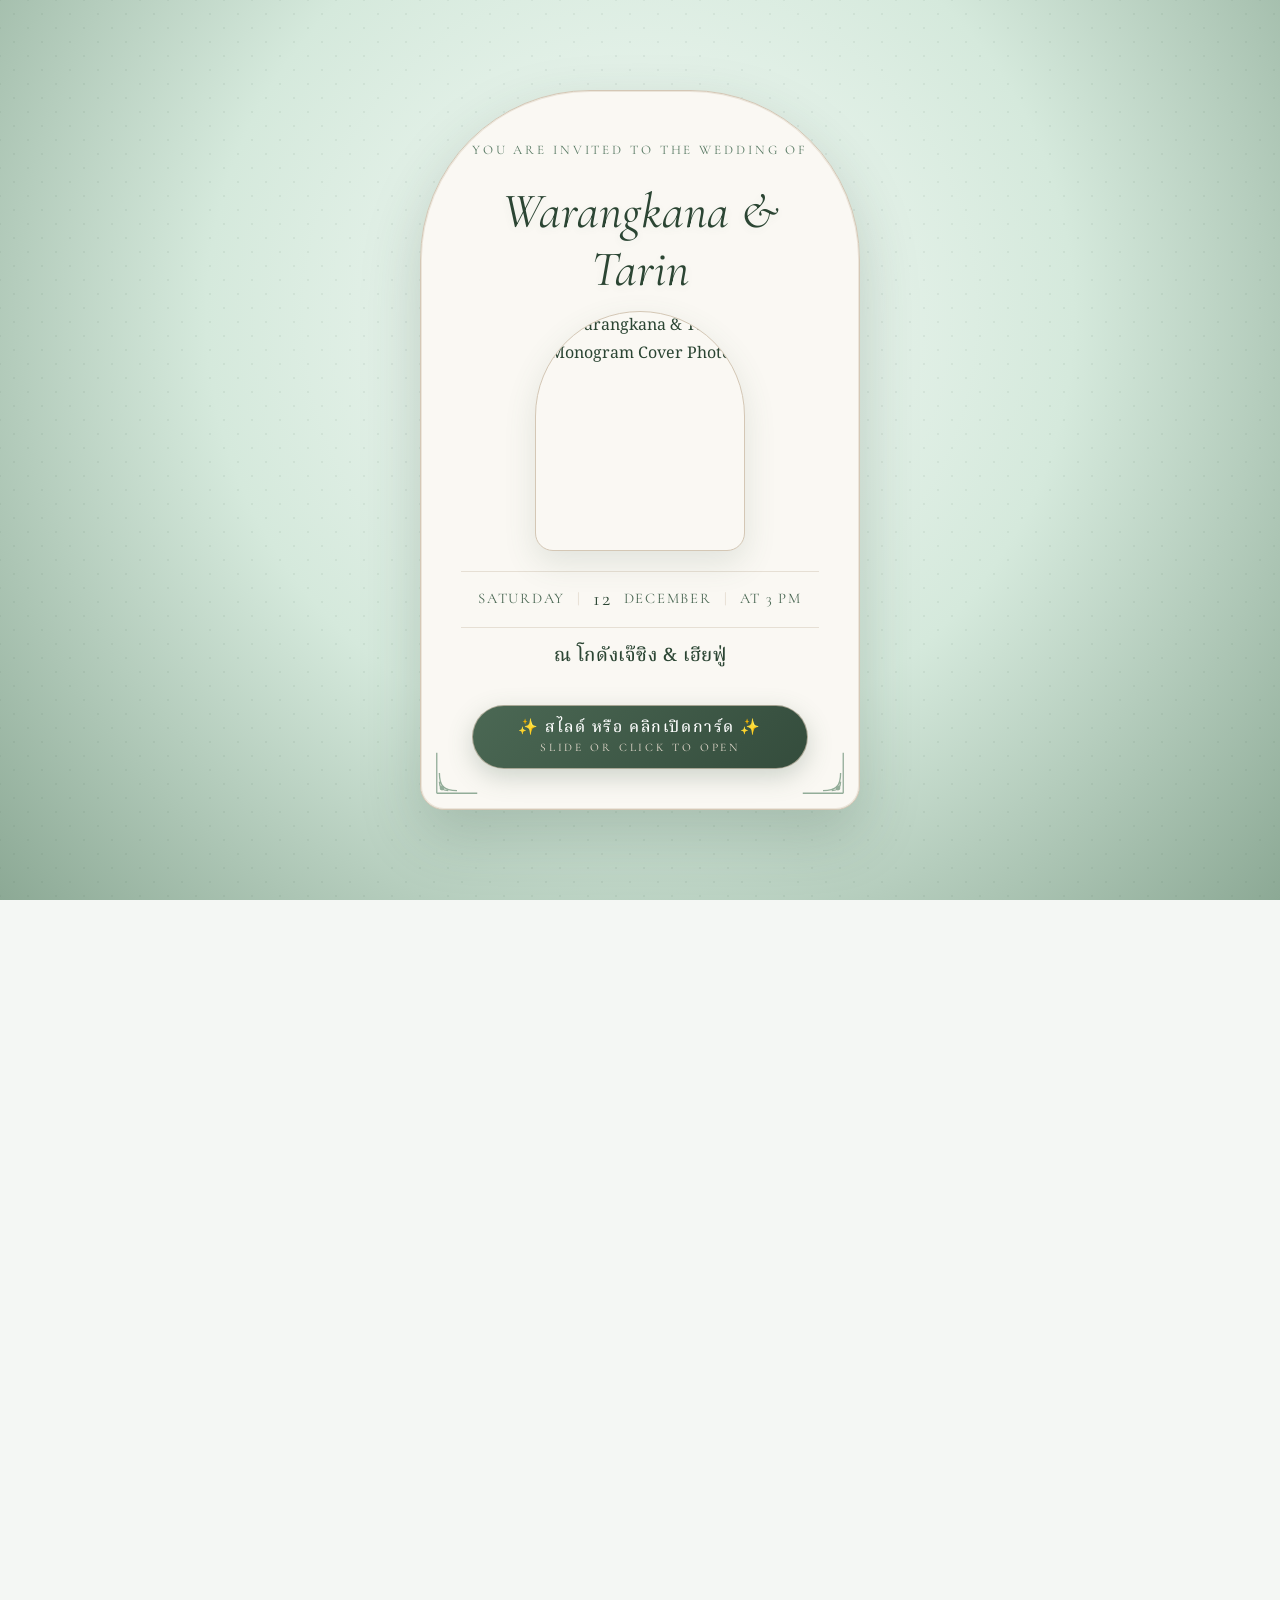
==== index.html @ 61b13812 "Add files via upload" ====
<!DOCTYPE html>
<html lang="th">
<head>
    <meta charset="UTF-8">
    <meta name="viewport" content="width=device-width, initial-scale=1.0">
    <title>Warangkana &amp; Tarin Wedding Celebration — 12.12.2569</title>
    <meta name="description" content="การ์ดเชิญงานมงคลสมรสระหว่าง วรางคณา วิทยปรีชากุล และ ธารินทร์ ปัญญา วันเสาร์ที่ 12 ธันวาคม พ.ศ. 2569 ณ โกดังเจ๊ชิง &amp; เฮียฟู่">
    
    <!-- Open Graph for Line & Social Sharing -->
    <meta property="og:title" content="Warangkana &amp; Tarin Wedding Celebration">
    <meta property="og:description" content="ขอเรียนเชิญร่วมเป็นเกียรติในงานมงคลสมรส 12.12.2569 ณ โกดังเจ๊ชิง &amp; เฮียฟู่">
    <meta property="og:type" content="website">

    <!-- Fonts (Elegant Thai & English Pairing: Charm, Noto Serif Thai, Sarabun, Prompt, Cormorant Garamond, Alex Brush) -->
    <link rel="preconnect" href="https://fonts.googleapis.com">
    <link rel="preconnect" href="https://fonts.gstatic.com" crossorigin>
    <link href="https://fonts.googleapis.com/css2?family=Alex+Brush&family=Charm:wght@400;700&family=Cormorant+Garamond:ital,wght@0,300;0,400;0,500;0,600;1,300;1,400&family=Noto+Serif+Thai:wght@300;400;500;600&family=Prompt:wght@300;400;500&family=Sarabun:wght@300;400;500;600&display=swap" rel="stylesheet">
    
    <!-- Stylesheet -->
    <link rel="stylesheet" href="style.css?v=27.0">
    <script src="https://www.youtube.com/iframe_api"></script>
</head>
<body>
    <!-- Preloaded Cat Meow Sound Effect 🐱🔊 -->
    <audio id="meow-sound" src="meow.mp3" preload="auto"></audio>
    
    <div id="ytmusic" style="position:fixed; top:-9999px; left:-9999px; width:1px; height:1px; opacity:0; pointer-events:none;"></div>

    <!-- Falling Petals Canvas -->
    <canvas id="petalsCanvas" class="petals-canvas"></canvas>

    <!-- Animated Running 3D Fluffy WHITE Cat Element (น้องแมวขาว 🐱🤍) -->
    <div id="catCharacter" class="cat-character" title="คลิกเพื่อเล่นกับน้องแมวขาว 🐱🤍" aria-label="ตัวการ์ตูนแมวสีขาววิ่งเล่น">
        <div class="cat-bubble-wrap">
            <div class="cat-bubble" id="catBubble">Meow~ 🤍</div>
        </div>
        <div class="cat-body-flip">
            <svg class="cat-svg" viewBox="0 0 100 80" width="76" height="60">
                <defs>
                    <radialGradient id="catBodyGrad" cx="45%" cy="40%" r="55%">
                        <stop offset="0%" stop-color="#ffffff"/>
                        <stop offset="85%" stop-color="#f2f5f3"/>
                        <stop offset="100%" stop-color="#dce3df"/>
                    </radialGradient>
                    <radialGradient id="catHeadGrad" cx="40%" cy="35%" r="60%">
                        <stop offset="0%" stop-color="#ffffff"/>
                        <stop offset="80%" stop-color="#f0f4f1"/>
                        <stop offset="100%" stop-color="#d5ded8"/>
                    </radialGradient>
                    <linearGradient id="bellGrad" x1="0%" y1="0%" x2="100%" y2="100%">
                        <stop offset="0%" stop-color="#ffe259"/>
                        <stop offset="100%" stop-color="#ffa751"/>
                    </linearGradient>
                </defs>
                <!-- Cat Tail -->
                <path class="cat-tail" d="M 15 50 Q 5 30 12 20 Q 20 15 16 30" fill="url(#catHeadGrad)" stroke="#4b6854" stroke-width="2.2" stroke-linecap="round"/>
                <!-- Cat Body (3D White) -->
                <ellipse cx="45" cy="52" rx="26" ry="18" fill="url(#catBodyGrad)" stroke="#4b6854" stroke-width="2"/>
                <!-- Cute Gold Bell Collar -->
                <path d="M 54 44 Q 68 47 78 40" fill="none" stroke="#e05638" stroke-width="3" stroke-linecap="round"/>
                <circle cx="66" cy="46" r="3.5" fill="url(#bellGrad)" stroke="#4b6854" stroke-width="1"/>
                <!-- Cat Head (3D White) -->
                <circle cx="70" cy="38" r="16" fill="url(#catHeadGrad)" stroke="#4b6854" stroke-width="2"/>
                <!-- Ears -->
                <polygon points="59,26 65,10 72,23" fill="url(#catHeadGrad)" stroke="#4b6854" stroke-width="2"/>
                <polygon points="72,23 79,10 85,26" fill="url(#catHeadGrad)" stroke="#4b6854" stroke-width="2"/>
                <!-- Inner Ears (Rosy Pink) -->
                <polygon points="62,24 65,14 68,22" fill="#ffb7b2"/>
                <polygon points="75,22 79,14 82,24" fill="#ffb7b2"/>
                <!-- Sparkle Cute Eyes -->
                <circle cx="66" cy="36" r="2.6" fill="#1b281f"/>
                <circle cx="76" cy="36" r="2.6" fill="#1b281f"/>
                <!-- Eye Sparkle Highlights -->
                <circle cx="65.2" cy="34.8" r="0.9" fill="#ffffff"/>
                <circle cx="67.0" cy="37.0" r="0.4" fill="#ffffff"/>
                <circle cx="75.2" cy="34.8" r="0.9" fill="#ffffff"/>
                <circle cx="77.0" cy="37.0" r="0.4" fill="#ffffff"/>
                <!-- Pink Nose & Cute Mouth -->
                <polygon points="70,39.5 72,39.5 71,41.5" fill="#ff9aa2"/>
                <path d="M 68 42 Q 71 44.5 74 42" fill="none" stroke="#1b281f" stroke-width="1.2" stroke-linecap="round"/>
                <!-- Cute Blush Cheeks -->
                <ellipse cx="61" cy="40" rx="3" ry="1.8" fill="#ffb7b2" opacity="0.7"/>
                <ellipse cx="81" cy="40" rx="3" ry="1.8" fill="#ffb7b2" opacity="0.7"/>
                <!-- Whiskers -->
                <line x1="55" y1="37" x2="46" y2="35" stroke="#4b6854" stroke-width="1.2"/>
                <line x1="55" y1="40" x2="46" y2="41" stroke="#4b6854" stroke-width="1.2"/>
                <line x1="83" y1="37" x2="92" y2="35" stroke="#4b6854" stroke-width="1.2"/>
                <line x1="83" y1="40" x2="92" y2="41" stroke="#4b6854" stroke-width="1.2"/>
                <!-- Paws (White) -->
                <ellipse class="paw paw-1" cx="28" cy="67" rx="5" ry="4" fill="#ffffff" stroke="#4b6854" stroke-width="1.5"/>
                <ellipse class="paw paw-2" cx="40" cy="67" rx="5" ry="4" fill="#ffffff" stroke="#4b6854" stroke-width="1.5"/>
                <ellipse class="paw paw-3" cx="52" cy="67" rx="5" ry="4" fill="#ffffff" stroke="#4b6854" stroke-width="1.5"/>
                <ellipse class="paw paw-4" cx="64" cy="67" rx="5" ry="4" fill="#ffffff" stroke="#4b6854" stroke-width="1.5"/>
            </svg>
        </div>
    </div>

    <!-- Floating Audio & Ambient Controls -->
    <div class="floating-controls">
        <button id="petalToggleBtn" class="control-btn active" title="เปิด/ปิด กลีบดอกไม้" aria-label="เปิด/ปิด กลีบดอกไม้">
            <span class="icon">🌸</span>
        </button>
        <button id="musicToggleBtn" class="control-btn" title="เปิด/ปิด เสียงเพลงบรรเลง" aria-label="เปิด/ปิด เสียงเพลงบรรเลง">
            <span class="icon">🎵</span>
        </button>
    </div>

    <!-- Page 1: Outer Cover / Digital Envelope (Classic Vintage Invitation Card) -->
    <div class="cover" id="cover">
        <div class="envelope-wrapper">
            <div class="envelope-card">
                <!-- Vintage Flourish Corner Borders -->
                <svg class="vintage-corner vintage-corner-tl" viewBox="0 0 50 50" fill="none" stroke="#7a9a83" stroke-width="1.5">
                    <path d="M 5 25 C 5 10 10 5 25 5 M 5 15 C 5 8 8 5 15 5 M 2 2 L 48 2 M 2 2 L 2 48" />
                    <circle cx="8" cy="8" r="2" fill="#7a9a83"/>
                </svg>
                <svg class="vintage-corner vintage-corner-tr" viewBox="0 0 50 50" fill="none" stroke="#7a9a83" stroke-width="1.5">
                    <path d="M 5 25 C 5 10 10 5 25 5 M 5 15 C 5 8 8 5 15 5 M 2 2 L 48 2 M 2 2 L 2 48" />
                    <circle cx="8" cy="8" r="2" fill="#7a9a83"/>
                </svg>
                <svg class="vintage-corner vintage-corner-bl" viewBox="0 0 50 50" fill="none" stroke="#7a9a83" stroke-width="1.5">
                    <path d="M 5 25 C 5 10 10 5 25 5 M 5 15 C 5 8 8 5 15 5 M 2 2 L 48 2 M 2 2 L 2 48" />
                    <circle cx="8" cy="8" r="2" fill="#7a9a83"/>
                </svg>
                <svg class="vintage-corner vintage-corner-br" viewBox="0 0 50 50" fill="none" stroke="#7a9a83" stroke-width="1.5">
                    <path d="M 5 25 C 5 10 10 5 25 5 M 5 15 C 5 8 8 5 15 5 M 2 2 L 48 2 M 2 2 L 2 48" />
                    <circle cx="8" cy="8" r="2" fill="#7a9a83"/>
                </svg>

                <div class="cover-content">
                    <p class="cover-kicker">YOU ARE INVITED TO THE WEDDING OF</p>
                    
                    <!-- Prominent & Delicate English Couple Names Title -->
                    <h1 class="cover-couple-names" style="margin-top: 1.2rem; margin-bottom: 0.8rem;">Warangkana &amp; Tarin</h1>

                    <!-- Arch Photo Frame (รูป ปก.jpg) -->
                    <div class="cover-photo-frame">
                        <img id="coverPhotoImg" class="cover-photo-img" src="images/ปก.jpg" onerror="this.onerror=null;this.src='images/cover_photo.jpg';" alt="Warangkana &amp; Tarin Monogram Cover Photo">
                    </div>
                    
                    <!-- Balanced Date & Time Row -->
                    <div class="vintage-date-row">
                        <span>SATURDAY</span>
                        <span style="color: #d4c7b5; opacity: 0.8;">|</span>
                        <span class="v-day-num">12</span>
                        <span>DECEMBER</span>
                        <span style="color: #d4c7b5; opacity: 0.8;">|</span>
                        <span>AT 3 PM</span>
                    </div>

                    <!-- Venue Title -->
                    <p class="vintage-venue-text">ณ โกดังเจ๊ชิง &amp; เฮียฟู่</p>
                    
                    <!-- Luxury Arch Pill-Shaped Open Card Button with Slide/Click Guide 🌿✨ -->
                    <button class="pill-open-btn" id="openCardBtn" aria-label="เปิดการ์ดแต่งงาน">
                        <span class="pill-text-th">✨ สไลด์ หรือ คลิกเปิดการ์ด ✨</span>
                        <span class="pill-text-en">SLIDE OR CLICK TO OPEN</span>
                    </button>
                </div>
            </div>
        </div>
    </div>

    <!-- Page 2: Main Wedding Invitation Card -->
    <main class="card" id="card">
        
        <!-- Header & Hero Section -->
        <header class="section hero">
            <div class="hero-bg-texture"></div>
            
            <!-- Side Botanical Vines -->
            <div class="hero-side-vine vine-left fade-in">
                <svg viewBox="0 0 100 300" width="90" height="260" fill="none">
                    <path d="M60 0 Q30 90 70 180 T40 280" stroke="#7a9a83" stroke-width="1.5" stroke-dasharray="5 3" opacity="0.5"/>
                    <path d="M55 25 C35 15 25 35 50 40 Z" fill="#7a9a83" opacity="0.45"/>
                    <path d="M45 75 C20 65 15 85 40 90 Z" fill="#4b6854" opacity="0.45"/>
                    <path d="M62 125 C37 115 32 135 57 140 Z" fill="#7a9a83" opacity="0.45"/>
                    <path d="M50 175 C25 165 20 185 45 190 Z" fill="#9caf88" opacity="0.45"/>
                    <path d="M55 235 C30 225 25 245 50 250 Z" fill="#4b6854" opacity="0.45"/>
                </svg>
            </div>
            <div class="hero-side-vine vine-right fade-in">
                <svg viewBox="0 0 100 300" width="90" height="260" fill="none">
                    <path d="M40 0 Q70 90 30 180 T60 280" stroke="#7a9a83" stroke-width="1.5" stroke-dasharray="5 3" opacity="0.5"/>
                    <path d="M45 25 C65 15 75 35 50 40 Z" fill="#7a9a83" opacity="0.45"/>
                    <path d="M55 75 C80 65 85 85 60 90 Z" fill="#4b6854" opacity="0.45"/>
                    <path d="M38 125 C63 115 68 135 43 140 Z" fill="#7a9a83" opacity="0.45"/>
                    <path d="M50 175 C75 165 80 185 55 190 Z" fill="#9caf88" opacity="0.45"/>
                    <path d="M45 235 C70 225 75 245 50 250 Z" fill="#4b6854" opacity="0.45"/>
                </svg>
            </div>

            <div class="hero-container">
                <p class="hero-kicker fade-in">ขอเรียนเชิญร่วมเป็นเกียรติในงานมงคลสมรส</p>
                
                <div class="hero-names-wrap fade-in">
                    <h1 class="hero-names">
                        <span class="name-en name-bride">Warangkana Wittayapreechakorn</span>
                        <span class="amp">&amp;</span>
                        <span class="name-en name-groom">Tarin Panya</span>
                    </h1>
                </div>

                <div class="hero-divider fade-in">
                    <!-- Inline Botanical Branch Vector -->
                    <svg class="hero-branch-svg" viewBox="0 0 200 40" width="160" height="32">
                        <path d="M 10 20 Q 100 5 190 20" fill="none" stroke="#7a9a83" stroke-width="1.5"/>
                        <path d="M 40 17 Q 35 8 45 14 Z" fill="#7a9a83"/>
                        <path d="M 60 15 Q 65 5 55 12 Z" fill="#7a9a83"/>
                        <path d="M 90 12 Q 85 2 95 10 Z" fill="#7a9a83"/>
                        <path d="M 110 12 Q 115 2 105 10 Z" fill="#7a9a83"/>
                        <path d="M 140 15 Q 135 7 145 13 Z" fill="#7a9a83"/>
                        <path d="M 160 17 Q 165 8 155 14 Z" fill="#7a9a83"/>
                    </svg>
                </div>

                <!-- Page 2 Wedding Card Frame with Dancing Couple Watercolor Image -->
                <div class="couple-card-wrap fade-in">
                    <div class="couple-frame">
                        <div class="couple-img-container">
                            <img id="preweddingImg" class="couple-img" src="images/couple.jpg" onerror="this.onerror=null;this.src='images/ภาพแรก.jpg';" alt="Warangkana &amp; Tarin Wedding Photo">
                        </div>
                        <div class="couple-caption">
                            <h2 class="couple-card-title">Warangkana &amp; Tarin Wedding</h2>
                            <p class="quote">&ldquo;Two lives, two hearts, joined together in friendship, united forever in love.&rdquo;</p>
                        </div>
                    </div>
                </div>

                <div class="hero-date-badge fade-in">
                    <time datetime="2026-12-12">วันเสาร์ที่ 12 ธันวาคม พ.ศ. 2569</time>
                </div>
            </div>
        </header>

        <!-- Countdown & Save The Date -->
        <section class="section countdown-section">
            <div class="section-header fade-in">
                <p class="section-label">COUNTDOWN</p>
                <h2 class="section-title">นับถอยหลังสู่วันพิเศษ</h2>
            </div>

            <div class="countdown fade-in" id="countdown" aria-label="นับถอยหลังสู่วันแต่งงาน">
                <div class="cd-unit">
                    <span class="cd-num" id="cd-days">00</span>
                    <span class="cd-label">วัน (Days)</span>
                </div>
                <span class="cd-sep" aria-hidden="true">:</span>
                <div class="cd-unit">
                    <span class="cd-num" id="cd-hours">00</span>
                    <span class="cd-label">ชม. (Hours)</span>
                </div>
                <span class="cd-sep" aria-hidden="true">:</span>
                <div class="cd-unit">
                    <span class="cd-num" id="cd-min">00</span>
                    <span class="cd-label">นาที (Mins)</span>
                </div>
                <span class="cd-sep" aria-hidden="true">:</span>
                <div class="cd-unit">
                    <span class="cd-num" id="cd-sec">00</span>
                    <span class="cd-label">วินาที (Secs)</span>
                </div>
            </div>
        </section>

        <!-- Schedule / Agenda Section -->
        <section class="section schedule-section">
            <div class="section-header fade-in">
                <p class="section-label">TIMELINE</p>
                <h2 class="section-title">กำหนดการพิธีมงคลสมรส</h2>
                <p class="section-sub">วันเสาร์ที่ 12 ธันวาคม พ.ศ. 2569</p>
            </div>

            <div class="hz-timeline-wrap fade-in">
                <div class="hz-timeline-nodes">
                    <div class="hz-node">
                        <div class="node-icon">💍</div>
                        <div class="node-time">15:00 น.</div>
                        <div class="node-title">พิธีสวมแหวนหมั้น</div>
                    </div>
                    <div class="hz-node">
                        <div class="node-icon">🐚</div>
                        <div class="node-time">16:00 น.</div>
                        <div class="node-title">พิธีรดน้ำสังข์</div>
                    </div>
                    <div class="hz-node">
                        <div class="node-icon">🍽️</div>
                        <div class="node-time">17:00 น.</div>
                        <div class="node-title">ร่วมรับประทานอาหาร</div>
                    </div>
                </div>
                <div class="hz-timeline-line">
                    <span class="dot"></span>
                    <span class="dot"></span>
                    <span class="dot"></span>
                </div>
            </div>
        </section>

        <!-- Location & Map Section -->
        <section class="section location-section">
            <div class="section-header fade-in">
                <p class="section-label">LOCATION</p>
                <h2 class="section-title">สถานที่จัดงาน</h2>
                <p class="section-sub">ณ โกดังเจ๊ชิง &amp; เฮียฟู่</p>
            </div>

            <div class="map-card fade-in">
                <div class="venue-icon">📍</div>
                <h3 class="map-venue-name">โกดังเจ๊ชิง &amp; เฮียฟู่</h3>
                <p class="map-address">สถานที่จัดงานมงคลสมรส (โกดังเจ๊ชิง &amp; เฮียฟู่)</p>
                <div class="parking-info" style="margin-bottom: 1.4rem;">
                    <span class="info-tag">มีสถานที่จอดรถรองรับสำหรับแขกผู้มีเกียรติ</span>
                </div>
                <!-- Embed Google Maps iFrame for โกดังเจ๊ชิง & เฮียฟู่ -->
                <div class="map-container" style="margin-bottom: 1.5rem; border-radius: 14px; overflow: hidden; border: 1.5px solid rgba(122, 154, 131, 0.3); box-shadow: 0 8px 24px rgba(43, 69, 51, 0.08);">
                    <iframe 
                        title="Google Maps Location โกดังเจ๊ชิง &amp; เฮียฟู่"
                        src="https://www.google.com/maps/embed?pb=!1m18!1m12!1m3!1d3851.698!2d102.1584131!3d15.0531854!2m3!1f0!2f0!3f0!3m2!1i1024!2i768!4f13.1!3m3!1m2!1s0x31194b10ff8f0d87%3A0x27681fb399672de6!2z4LmC44LiB4LiU4Lix4LiH4LmA4LiK4Li04LiHICZg4LmA4Lih4Li14LmA4Lif4Lij4Lix4LiB!5e0!3m2!1sth!2sth" 
                        width="100%" 
                        height="260" 
                        style="border:0;" 
                        allowfullscreen="" 
                        loading="lazy">
                    </iframe>
                </div>
                <a href="https://www.google.com/maps/place/%E0%B9%82%E0%B8%81%E0%B8%94%E0%B8%B1%E0%B8%87%E0%B9%80%E0%B8%88%E0%B9%8A%E0%B8%8A%E0%B8%B4%E0%B8%87+%26+%E0%B9%80%E0%B8%AE%E0%B8%B5%E0%B8%A2%E0%B8%9F%E0%B8%B9%E0%B9%88/@15.0531854,102.1584131,17z/data=!3m1!4b1!4m6!3m5!1s0x31194b10ff8f0d87:0x27681fb399672de6!8m2!3d15.0531854!4d102.160988!16s%2Fg%2F11h4cxg7vl?entry=ttu&amp;g_ep=EgoyMDI2MDgxMC4wIKXMDSoASAFQAw%3D%3D" target="_blank" rel="noopener noreferrer" class="btn-primary">
                    📍 นำทางด้วย Google Maps (โกดังเจ๊ชิง &amp; เฮียฟู่)
                </a>
            </div>
        </section>

        <!-- Dress Code / Theme Section -->
        <section class="section dresscode-section">
            <div class="section-header fade-in">
                <p class="section-label">DRESS CODE</p>
                <h2 class="section-title">ธีมสีเครื่องแต่งกาย</h2>
                <p class="section-sub">Sage Green &amp; Soft Earth Tones</p>
            </div>

            <div class="color-palette fade-in">
                <div class="color-swatch">
                    <div class="swatch-circle" style="background-color: #4b6854;" title="Sage Green"></div>
                    <span class="swatch-label">Sage Green</span>
                </div>
                <div class="color-swatch">
                    <div class="swatch-circle" style="background-color: #7a9a83;" title="Soft Sage"></div>
                    <span class="swatch-label">Soft Sage</span>
                </div>
                <div class="color-swatch">
                    <div class="swatch-circle" style="background-color: #9caf88;" title="Olive Mist"></div>
                    <span class="swatch-label">Olive Mist</span>
                </div>
                <div class="color-swatch">
                    <div class="swatch-circle" style="background-color: #dbe4dd;" title="Eucalyptus"></div>
                    <span class="swatch-label">Eucalyptus</span>
                </div>
                <div class="color-swatch">
                    <div class="swatch-circle" style="background-color: #c89d7c; border: 1px solid #b88d6c;" title="Sandy Brown"></div>
                    <span class="swatch-label">Sandy Brown</span>
                </div>
                <div class="color-swatch">
                    <div class="swatch-circle" style="background-color: #e8ded1; border: 1px solid #d4c7b5;" title="Warm Cream"></div>
                    <span class="swatch-label">Warm Cream</span>
                </div>
            </div>
            <p class="dresscode-note fade-in">แล้วแต่สะดวกของแขกผู้มีเกียรติ</p>
        </section>

        <!-- RSVP & Wishes Section -->
        <section class="section rsvp fade-in">
            <div class="section-header fade-in">
                <p class="section-label">RSVP &amp; WISHES</p>
                <h2 class="section-title">ตอบรับการเข้าร่วม &amp; อวยพร</h2>
                <p class="section-sub">กรุณาแจ้งการเข้าร่วมงานล่วงหน้าเพื่อการจัดเตรียมสถานที่</p>
            </div>

            <form id="rsvpForm" class="rsvp-form fade-in">
                <div class="field">
                    <label for="guestName">ชื่อ - นามสกุล <span class="req">*</span></label>
                    <input type="text" id="guestName" required placeholder="เช่น คุณสมชาย และครอบครัว">
                </div>

                <div class="field-row">
                    <div class="field">
                        <label for="guestCount">จำนวนผู้เข้าร่วม</label>
                        <select id="guestCount">
                            <option value="1">1 ท่าน</option>
                            <option value="2">2 ท่าน</option>
                            <option value="3">3 ท่าน</option>
                            <option value="4+">4 ท่านขึ้นไป</option>
                        </select>
                    </div>
                    <div class="field">
                        <label for="attendance">การมาร่วมงาน</label>
                        <select id="attendance">
                            <option value="yes">มาร่วมงานด้วยความยินดี</option>
                            <option value="no">ติดภารกิจ ไม่สามารถมาร่วมงานได้</option>
                        </select>
                    </div>
                </div>

                <div class="field">
                    <label for="wishesMsg">คำอวยพรถึงบ่าวสาว <span class="optional">(ถ้ามี)</span></label>
                    <textarea id="wishesMsg" rows="3" placeholder="เขียนคำอวยพรความหมายดีๆ ถึงวรางคณา &amp; ธารินทร์..."></textarea>
                </div>

                <button type="submit" class="btn-primary btn-submit">ส่งคำตอบรับ &amp; อวยพร 💌</button>
            </form>

            <div class="wishes-board fade-in" style="margin-top: 3rem;">
                <h3 class="section-title" style="font-size: 1.3rem; margin-bottom: 1.5rem;">คำอวยพรจากแขกผู้มีเกียรติ</h3>
                <div class="wishes-grid" id="wishesList">
                    <div class="wish-card">
                        <p class="wish-text">ขอให้น้องวรางคณาและน้องธารินทร์มีความสุขมากๆ ครองรักกันยั่งยืนยาวนานครับ 💖</p>
                        <p class="wish-author">— ครอบครัววิทยปรีชากุล</p>
                    </div>
                    <div class="wish-card">
                        <p class="wish-text">ยินดีกับทั้งสองคนด้วยน้าาา เจ้าสาวสวยมาก เจ้าบ่าวหล่อเท่ เหมาะสมกันที่สุด! 🎉🌿</p>
                        <p class="wish-author">— แก๊งเพื่อนสนิท</p>
                    </div>
                </div>
            </div>
        </section>

        <!-- Digital Gifting / Monetary Gift -->
        <section class="section gifting-section">
            <div class="section-header fade-in">
                <p class="section-label">GIFTING</p>
                <h2 class="section-title">ร่วมอวยพร &amp; ของขวัญแทนใจ</h2>
                <p class="section-sub">ขอขอบพระคุณในน้ำใจและร่วมแสดงความยินดีแก่คู่บ่าวสาว</p>
            </div>

            <div class="gifting-card fade-in">
                <h3 class="gifting-title">ร่วมอวยพรผ่านบัญชีพร้อมเพย์</h3>
                <p class="gifting-desc">สามารถร่วมอวยพรและมอบของขวัญแทนใจให้แก่คู่บ่าวสาว</p>
                <button class="btn-secondary" id="qrToggleBtn">
                    💳 แสดง QR Code สำหรับร่วมอวยพร
                </button>

                <div class="gifting-box hidden" id="qrBox">
                    <div class="qr-payment-wrap">
                        <div class="qr-frame">
                            <img id="promptpayQrImg" class="qr-code-img" src="images/qr_code.jpg" alt="PromptPay QR Code">
                        </div>
                    </div>
                </div>
            </div>
        </section>

        <!-- Footer -->
        <footer class="footer">
            <div class="footer-content fade-in text-center">
                <p class="footer-names">Warangkana &amp; Tarin</p>
                <p class="courtesy-text">ขอขอบพระคุณทุกท่านจากใจจริง</p>
                <p class="footer-date" style="margin-top: 0.8rem; font-family: var(--font-display); color: var(--ink-soft); letter-spacing: 0.2em;">12.12.2569</p>
            </div>
        </footer>

    </main>

    <!-- JavaScript -->
    <script src="script.js?v=26.0"></script>
</body>
</html>
---- style.css ----
/*
  Wedding Invitation — Warangkana & Tarin
  Palette: Sage Green (#7a9a83), Deep Forest (#4b6854), Sage Mist (#eaf2ec), Cream White (#faf8f5)
  Typography: Cormorant Garamond, Alex Brush, Noto Serif/Sans Thai
*/

/* ── Design System Tokens (Sage Green Theme) ── */
:root {
    --bg:          #f4f7f4;
    --bg-warm:     #ebeee9;
    --bg-card:     #ffffff;
    --ink:         #152419;
    --ink-soft:    #354b3c;
    --ink-mute:    #697f70;
    --accent:      #7a9a83;
    --accent-dark: #4b6854;
    --accent-l:    #d5e4d9;
    --sage-light:  #eaf2ec;
    --sandy-brown: #c89d7c;
    --sandy-light: #f5eae0;
    --border:      #d4e2d8;
    --shadow-soft: 0 10px 30px rgba(21, 36, 25, 0.08);
    --shadow-lift: 0 16px 40px rgba(21, 36, 25, 0.14);

    --font-script:  'Alex Brush', cursive;
    --font-display: 'Cormorant Garamond', serif;
    --font-thai:    'Noto Serif Thai', serif;
    --font-body:    'Noto Serif Thai', 'Noto Sans Thai', sans-serif;

    --ease: cubic-bezier(.4, 0, .2, 1);
    --max-w: 680px;
}

/* ── Reset & Global Rules ──────────────── */
*, *::before, *::after { margin: 0; padding: 0; box-sizing: border-box; }
html { font-size: 16px; scroll-behavior: smooth; }

body {
    font-family: var(--font-body);
    background-color: #f4f7f4;
    background-image: 
        radial-gradient(circle at 10% 20%, rgba(122, 154, 131, 0.12) 0%, transparent 45%),
        radial-gradient(circle at 90% 80%, rgba(75, 104, 84, 0.12) 0%, transparent 45%),
        url("data:image/svg+xml,%3Csvg width='140' height='140' viewBox='0 0 140 140' xmlns='http://www.w3.org/2000/svg'%3E%3Cg fill='%237a9a83' fill-opacity='0.16'%3E%3Cpath d='M35 20c-8 0-15 10-12 20 3 10 15 15 22 10 8-5 5-20-10-30zm0 3c10 8 13 18 8 22-5 4-15-1-18-9-1-7 5-13 10-13zM105 90c-8 0-15 10-12 20 3 10 15 15 22 10 8-5 5-20-10-30zm0 3c10 8 13 18 8 22-5 4-15-1-18-9-1-7 5-13 10-13z'/%3E%3Cpath d='M70 50c-15-5-25 3-28 13-3 10 5 20 18 20 13 0 20-13 18-23-3-5-4-9-8-10zm-1 4c4 1 5 5 6 9-1 8-8 16-16 16-9 0-14-8-13-15 1-8 9-13 23-10z'/%3E%3C/g%3E%3C/svg%3E");
    background-repeat: repeat;
    background-size: auto, auto, 150px 150px;
    background-attachment: fixed;
    color: var(--ink);
    line-height: 1.75;
    -webkit-font-smoothing: antialiased;
    overflow-x: hidden;
}

/* ── Petals Canvas ──────────────────────── */
.petals-canvas {
    position: fixed;
    top: 0;
    left: 0;
    width: 100vw;
    height: 100vh;
    pointer-events: none;
    z-index: 99;
}

/* ── Animated Running WHITE Cat Character (น้องแมวขาว 🐱🤍) ── */
.cat-character {
    position: fixed;
    bottom: 15px;
    left: -80px;
    z-index: 150;
    cursor: pointer;
    animation: catRunAcross 25s linear infinite;
    user-select: none;
    transition: transform .2s;
    filter: drop-shadow(0 6px 12px rgba(43, 69, 51, 0.15));
}

.cat-character.paused,
.cat-character.paused *,
.cat-body-flip.paused,
.cat-body-flip.paused * {
    animation-play-state: paused !important;
}

.cat-character.fast-speed {
    animation-duration: 8s !important;
}

.cat-body-flip.fast-speed {
    animation-duration: 8s !important;
}

.cat-body-flip.jump-prep {
    animation: catJumpPrep 0.45s ease-out !important;
}

@keyframes catJumpPrep {
    0% { transform: translateY(0) scale(1); }
    35% { transform: translateY(6px) scale(1.15, 0.85); }
    70% { transform: translateY(-40px) scale(0.9, 1.25); }
    100% { transform: translateY(0) scale(1); }
}

.cat-character:hover {
    transform: scale(1.15) translateY(-5px);
}

.cat-body-flip {
    display: inline-block;
    animation: catBodyFlipAnim 25s linear infinite;
    transform-origin: center center;
}

.cat-bubble-wrap {
    position: absolute;
    top: -32px;
    left: 10px;
    z-index: 10;
    pointer-events: none;
}

.cat-bubble {
    background: #ffffff;
    border: 1.5px solid var(--accent);
    padding: 4px 12px;
    border-radius: 14px;
    font-family: var(--font-thai);
    font-size: .8rem;
    font-weight: 500;
    color: var(--accent-dark);
    box-shadow: 0 4px 12px rgba(0,0,0,0.12);
    white-space: nowrap;
    animation: catBubblePulse 2s ease-in-out infinite;
    transform: scaleX(1) !important; /* Always readable, never flipped */
}

.cat-tail {
    transform-origin: 15px 50px;
    animation: catTailWag 1.5s ease-in-out infinite alternate;
}

.paw-1, .paw-3 { animation: catPawStep 0.4s ease-in-out infinite alternate; }
.paw-2, .paw-4 { animation: catPawStep 0.4s ease-in-out infinite alternate-reverse; }

@keyframes catRunAcross {
    0%   { left: -90px; }
    48%  { left: calc(100vw + 20px); }
    50%  { left: calc(100vw + 20px); }
    98%  { left: -90px; }
    100% { left: -90px; }
}

@keyframes catBodyFlipAnim {
    0%, 48%   { transform: scaleX(1); }
    50%, 98%  { transform: scaleX(-1); }
    100%      { transform: scaleX(1); }
}

@keyframes catTailWag {
    0%   { transform: rotate(-8deg); }
    100% { transform: rotate(15deg); }
}

@keyframes catPawStep {
    0%   { transform: translateY(0); }
    100% { transform: translateY(-3px); }
}

@keyframes catBubblePulse {
    0%, 100% { transform: translateY(0); }
    50%      { transform: translateY(-3px); }
}

/* ── Floating Controls ──────────────────── */
.floating-controls {
    position: fixed;
    bottom: 1.5rem;
    right: 1.5rem;
    z-index: 120;
    display: flex;
    flex-direction: column;
    gap: .75rem;
}

.control-btn {
    width: 46px;
    height: 46px;
    border-radius: 50%;
    background: rgba(255, 255, 255, 0.92);
    border: 1px solid var(--border);
    box-shadow: 0 4px 15px rgba(0, 0, 0, 0.08);
    backdrop-filter: blur(8px);
    display: flex;
    align-items: center;
    justify-content: center;
    cursor: pointer;
    font-size: 1.2rem;
    transition: transform .25s var(--ease), background .25s;
}

.control-btn:hover {
    transform: scale(1.1);
    background: var(--bg-card);
}

.control-btn.active {
    border-color: var(--accent);
    box-shadow: 0 0 12px rgba(122, 154, 131, 0.4);
}

/* ── Cover / Arch Shape Overlay Entrance ──────────── */
.cover {
    position: fixed;
    inset: 0;
    z-index: 200;
    background: radial-gradient(circle at 50% 35%, #f4faf6 0%, #d5e9dc 50%, #8ca995 100%);
    display: flex;
    align-items: center;
    justify-content: center;
    padding: 1.5rem;
    transition: transform 0.9s cubic-bezier(0.4, 0, 0.2, 1), opacity 0.7s var(--ease), visibility 0.9s;
    overflow: hidden;
    touch-action: pan-y;
}

.cover::before {
    content: "";
    position: absolute;
    inset: 0;
    background-image: radial-gradient(#4b6854 0.8px, transparent 0.8px), radial-gradient(#4b6854 0.8px, transparent 0.8px);
    background-size: 28px 28px;
    background-position: 0 0, 14px 14px;
    opacity: 0.07;
    pointer-events: none;
}

.cover.open {
    transform: translateY(-100%);
    opacity: 0;
    visibility: hidden;
    pointer-events: none;
}

.envelope-wrapper {
    width: 100%;
    max-width: 440px;
    perspective: 1000px;
    position: relative;
    z-index: 2;
}

.envelope-card {
    background: #faf8f3;
    border-radius: 170px 170px 24px 24px;
    border: 1.5px solid #d4c7b5;
    box-shadow: 0 25px 60px rgba(43, 69, 51, 0.22), inset 0 0 0 1px rgba(212, 199, 181, 0.4);
    padding: 3rem 1.8rem 2.5rem;
    text-align: center;
    position: relative;
    overflow: hidden;
    color: #2b4533;
    opacity: 1 !important;
    transform: none !important;
}

.vintage-corner {
    position: absolute;
    width: 44px;
    height: 44px;
    pointer-events: none;
    opacity: 0.8;
}
.vintage-corner-tl { top: 18px; left: 18px; }
.vintage-corner-tr { top: 18px; right: 18px; transform: scaleX(-1); }
.vintage-corner-bl { bottom: 14px; left: 14px; transform: scaleY(-1); }
.vintage-corner-br { bottom: 14px; right: 14px; transform: scale(-1); }

.cover-content {
    position: relative;
    z-index: 2;
    width: 100%;
    max-width: 96%;
    margin: 0 auto;
    word-break: break-word;
    overflow-wrap: break-word;
    text-align: center;
}

.cover-kicker {
    font-family: var(--font-display);
    font-size: clamp(0.7rem, 3.2vw, 0.82rem);
    letter-spacing: 0.22em;
    color: #577862;
    margin-bottom: 0.6rem;
    text-transform: uppercase;
    word-break: break-word;
}

.cover-couple-names {
    font-family: 'Cormorant Garamond', 'Alex Brush', serif;
    font-style: italic;
    font-weight: 400;
    font-size: clamp(1.9rem, 6.6vw, 3.1rem);
    color: #2b4533;
    line-height: 1.18;
    margin: 1.1rem auto 0.8rem;
    text-shadow: 0 2px 8px rgba(75, 104, 84, 0.08);
    max-width: 98%;
    word-break: break-word;
}

.cover-photo-frame {
    width: 210px;
    height: 240px;
    max-width: 80vw;
    border-radius: 105px 105px 18px 18px;
    overflow: hidden;
    border: 1.5px solid #d4c7b5;
    box-shadow: 0 12px 32px rgba(75, 104, 84, 0.14);
    background: #faf8f3;
    position: relative;
    transition: transform .35s var(--ease), box-shadow .35s;
    margin: 0.8rem auto 1.2rem;
}

.cover-photo-frame:hover {
    transform: translateY(-3px) scale(1.02);
    box-shadow: 0 16px 36px rgba(75, 104, 84, 0.22);
}

.cover-photo-img {
    width: 100%;
    height: 100%;
    object-fit: cover;
    display: block;
}

.vintage-date-row {
    display: flex;
    align-items: center;
    justify-content: center;
    flex-wrap: wrap;
    gap: 0.4rem 0.75rem;
    font-family: var(--font-display);
    font-size: clamp(0.78rem, 3.2vw, 0.92rem);
    letter-spacing: 0.12em;
    color: #4b6854;
    margin: 1.2rem auto 0.8rem;
    padding: 0.6rem 0.4rem;
    border-top: 1px solid rgba(212, 199, 181, 0.5);
    border-bottom: 1px solid rgba(212, 199, 181, 0.5);
    max-width: 98%;
}

.vintage-date-row .v-day-num {
    font-size: 1.28rem;
    font-weight: 400;
    color: #2b4533;
}

.vintage-venue-text {
    font-family: 'Noto Serif Thai', serif;
    font-size: clamp(0.95rem, 4vw, 1.15rem);
    font-weight: 500;
    color: #2b4533;
    margin: 0.8rem auto 1.2rem;
    letter-spacing: 0.03em;
    max-width: 98%;
    word-break: break-word;
}

/* Luxury Arch Pill-Shape Open Card Button (Pulsing Glow Effect 🌿✨) */
.pill-open-btn {
    background: linear-gradient(135deg, #4b6854 0%, #344c3c 100%);
    border: 1px solid rgba(212, 199, 181, 0.7);
    border-radius: 50px;
    padding: 0.85rem 2.8rem;
    display: inline-flex;
    flex-direction: column;
    align-items: center;
    justify-content: center;
    cursor: pointer;
    box-shadow: 0 8px 25px rgba(75, 104, 84, 0.25);
    transition: all 0.35s ease;
    margin-top: 0.8rem;
    outline: none;
    position: relative;
    animation: pillGlowPulse 2.4s infinite ease-in-out;
}

@keyframes pillGlowPulse {
    0%, 100% {
        box-shadow: 0 8px 25px rgba(75, 104, 84, 0.25), 0 0 0 0 rgba(122, 154, 131, 0.45);
        transform: scale(1);
    }
    50% {
        box-shadow: 0 14px 32px rgba(75, 104, 84, 0.38), 0 0 0 10px rgba(122, 154, 131, 0);
        transform: scale(1.03);
    }
}

.pill-open-btn:hover {
    transform: translateY(-2px) scale(1.05);
    box-shadow: 0 16px 36px rgba(75, 104, 84, 0.4);
    background: linear-gradient(135deg, #577862 0%, #3d5846 100%);
}

.pill-text-th {
    font-family: 'Noto Serif Thai', 'Charm', sans-serif;
    font-size: 0.98rem;
    font-weight: 500;
    letter-spacing: 0.1em;
    color: #ffffff;
    line-height: 1.2;
}

.pill-text-en {
    font-family: 'Cormorant Garamond', serif;
    font-size: 0.72rem;
    letter-spacing: 0.25em;
    color: #e8ded1;
    text-transform: uppercase;
    margin-top: 2px;
}

.cover-photo-frame:hover {
    transform: translateY(-4px) scale(1.03);
    box-shadow: 0 14px 35px rgba(122, 154, 131, 0.35);
}

.cover-photo-img {
    width: 100%;
    height: 100%;
    object-fit: cover;
    display: block;
}

.cover-content {
    position: relative;
    z-index: 2;
}

.cover-sub {
    font-family: var(--font-display);
    font-size: .85rem;
    letter-spacing: .35em;
    color: var(--accent-dark);
    margin-bottom: .8rem;
    text-transform: uppercase;
}

.cover-title {
    font-family: var(--font-display);
    font-size: clamp(2rem, 6vw, 2.8rem);
    font-weight: 300;
    color: var(--ink);
    line-height: 1.2;
}

.cover-line {
    width: 50px;
    height: 1px;
    background: var(--accent);
    margin: 1.5rem auto;
}

.cover-date {
    font-family: var(--font-display);
    font-size: .95rem;
    letter-spacing: .2em;
    color: var(--ink-soft);
    margin-bottom: 2rem;
}

/* Heart Wax Seal Button (Heart Shape 💖) */
.heart-seal {
    background: none;
    border: none;
    padding: 0;
    margin: 1.2rem auto 0;
    cursor: pointer;
    display: inline-block;
    transition: transform 0.3s var(--ease);
    animation: heartPulse 2.2s infinite ease-in-out;
}

.heart-seal:hover {
    transform: scale(1.12);
}

.heart-seal-svg {
    display: block;
    margin: 0 auto;
    filter: drop-shadow(0 8px 18px rgba(75, 104, 84, 0.4));
}

@keyframes heartPulse {
    0%, 100% { transform: scale(1); }
    50% { transform: scale(1.08); }
}

.wax-seal {
    width: 100px;
    height: 100px;
    margin: 0 auto;
    background: radial-gradient(circle, #7a9a83 0%, #4b6854 100%);
    border-radius: 50%;
    box-shadow: 0 6px 20px rgba(75, 104, 84, 0.4), inset 0 2px 4px rgba(255, 255, 255, 0.4);
    display: flex;
    align-items: center;
    justify-content: center;
    cursor: pointer;
    transition: transform .3s var(--ease), box-shadow .3s;
    animation: sealPulse 2.5s infinite;
}

.wax-seal:hover {
    transform: scale(1.08);
    box-shadow: 0 10px 25px rgba(75, 104, 84, 0.6);
}

.seal-inner {
    text-align: center;
    color: #fff;
}

.seal-initials {
    display: block;
    font-family: var(--font-script);
    font-size: 1.6rem;
    line-height: 1;
}

.seal-tap {
    display: block;
    font-family: var(--font-thai);
    font-size: .65rem;
    opacity: .9;
    letter-spacing: .05em;
    margin-top: 2px;
}

@keyframes sealPulse {
    0%, 100% { transform: scale(1); }
    50%      { transform: scale(1.04); }
}

/* ── Main Card Container ───────────────── */
.card {
    opacity: 0;
    transition: opacity 1s var(--ease);
}

.card.show { opacity: 1; }

/* ── Sections Common Layout ────────────── */
.section {
    max-width: var(--max-w);
    margin: 0 auto;
    padding: 4.5rem 1.6rem;
    text-align: center;
    position: relative;
}

/* ── Alternating Section Backgrounds (สลับสีเพิ่มมิติ) ── */
.countdown-section {
    background: #ffffff;
    border-radius: 24px;
    border: 1px solid rgba(212, 226, 216, 0.7);
    box-shadow: 0 10px 30px rgba(21, 36, 25, 0.04);
    margin-top: 2rem;
    margin-bottom: 2rem;
}

.schedule-section {
    background: #fbf9f5;
    border-radius: 24px;
    border: 1px solid rgba(220, 212, 198, 0.6);
    box-shadow: 0 12px 35px rgba(21, 36, 25, 0.04);
    margin-top: 2rem;
    margin-bottom: 2rem;
}

.location-section {
    background: #f1f6f3;
    border-radius: 24px;
    border: 1px solid rgba(122, 154, 131, 0.22);
    box-shadow: 0 12px 35px rgba(21, 36, 25, 0.04);
    margin-top: 2rem;
    margin-bottom: 2rem;
}

.dresscode-section {
    background: #f7f5ee;
    border-radius: 24px;
    border: 1px solid rgba(212, 203, 185, 0.55);
    box-shadow: 0 12px 35px rgba(21, 36, 25, 0.04);
    margin-top: 2rem;
    margin-bottom: 2rem;
}

.rsvp {
    background: #ffffff;
    border-radius: 24px;
    border: 1px solid rgba(212, 226, 216, 0.7);
    box-shadow: 0 14px 40px rgba(21, 36, 25, 0.06);
    margin-top: 2rem;
    margin-bottom: 2rem;
}

.gifting-section {
    background: #f2f7f4;
    border-radius: 24px;
    border: 1px solid rgba(122, 154, 131, 0.22);
    box-shadow: 0 12px 35px rgba(21, 36, 25, 0.04);
    margin-top: 2rem;
    margin-bottom: 2rem;
}

.section-header {
    margin-bottom: 2.8rem;
}

.section-label {
    font-family: var(--font-display);
    font-size: .8rem;
    letter-spacing: .35em;
    text-transform: uppercase;
    color: var(--accent-dark);
    margin-bottom: .4rem;
}

.section-title {
    font-family: var(--font-thai);
    font-size: 1.7rem;
    font-weight: 500;
    color: var(--ink);
    margin-bottom: .4rem;
}

.section-sub {
    font-family: var(--font-thai);
    font-size: .95rem;
    font-weight: 400;
    color: var(--ink-soft);
    max-width: 480px;
    margin: 0 auto;
}

/* ── Hero Section ────────────────────────── */
.hero {
    padding-top: 6rem;
    padding-bottom: 4rem;
    position: relative;
    overflow: hidden;
}

.hero-bg-texture {
    position: absolute;
    inset: 0;
    opacity: 0.1;
    background-size: cover;
    background-position: center;
    pointer-events: none;
}

.hero-container {
    position: relative;
    z-index: 2;
}

.hero-side-vine {
    position: absolute;
    top: 45%;
    transform: translateY(-50%);
    pointer-events: none;
    z-index: 1;
    transition: opacity 0.5s var(--ease);
}

.hero-side-vine.vine-left {
    left: -20px;
    animation: floatLeftVine 4s ease-in-out infinite alternate;
}

.hero-side-vine.vine-right {
    right: -20px;
    animation: floatRightVine 4.5s ease-in-out infinite alternate;
}

@keyframes floatLeftVine {
    0% { transform: translateY(-50%) rotate(0deg); }
    100% { transform: translateY(-53%) rotate(-3deg); }
}

@keyframes floatRightVine {
    0% { transform: translateY(-50%) rotate(0deg); }
    100% { transform: translateY(-47%) rotate(3deg); }
}

@media (max-width: 768px) {
    .hero-side-vine {
        display: none;
    }
}

.hero-kicker {
    font-family: var(--font-thai);
    font-size: .9rem;
    font-weight: 300;
    color: var(--ink-soft);
    letter-spacing: .08em;
    margin-bottom: 2rem;
}

.hero-names-wrap {
    margin-bottom: 2rem;
    text-align: center;
}

.hero-names .name-en {
    display: block;
    font-family: var(--font-script);
    font-size: clamp(3.2rem, 9vw, 5.2rem);
    font-weight: 500;
    color: #2b4533;
    text-shadow: 0 4px 20px rgba(43, 69, 51, 0.2);
    line-height: 1.25;
    letter-spacing: 0.01em;
}

.hero-names .name-bride,
.hero-names .name-groom {
    color: #2b4533;
    font-weight: 500;
}

.hero-names .amp {
    display: block;
    font-family: var(--font-script);
    font-size: clamp(2.8rem, 7vw, 4.2rem);
    color: var(--accent);
    text-shadow: 0 2px 12px rgba(122, 154, 131, 0.3);
    margin: 0.1rem 0;
}

.name-th-wrap {
    margin-top: .8rem;
    display: flex;
    flex-direction: column;
    align-items: center;
    gap: .15rem;
}

.name-th-bride,
.name-th-groom {
    font-family: var(--font-thai);
    font-size: 1.05rem;
    font-weight: 500;
    color: var(--accent-dark);
    letter-spacing: .05em;
}

.amp-th {
    font-family: var(--font-script);
    font-size: 1.5rem;
    color: var(--accent);
    line-height: 1;
}

.hero-divider {
    margin: 1.8rem 0;
}

.hero-branch {
    width: 100px;
    height: auto;
    opacity: .35;
    mix-blend-mode: multiply;
}

/* Pre-Wedding Card Frame */
.couple-card-wrap {
    margin: 2.5rem auto;
    max-width: 480px;
    width: 100%;
}

.couple-frame {
    background: var(--bg-card);
    padding: 14px;
    border-radius: 16px;
    box-shadow: var(--shadow-soft);
    border: 1px solid var(--border);
    transition: transform .3s var(--ease);
    overflow: hidden;
    width: 100%;
    box-sizing: border-box;
}

.couple-frame:hover {
    transform: translateY(-4px);
}

.couple-img-container {
    width: 100%;
    border-radius: 10px;
    overflow: hidden;
    display: block;
    box-sizing: border-box;
}

.couple-img,
#preweddingImg {
    width: 100%;
    height: auto;
    max-height: 480px;
    object-fit: cover;
    border-radius: 10px;
    display: block;
    box-sizing: border-box;
}

.couple-caption {
    padding: 1.2rem .8rem .4rem;
}

.couple-card-title {
    font-family: var(--font-display);
    font-style: italic;
    font-size: 1.35rem;
    font-weight: 500;
    color: var(--accent-dark);
    margin-bottom: .4rem;
    letter-spacing: .02em;
}

.couple-caption .quote {
    font-family: var(--font-display);
    font-style: italic;
    font-size: 1.05rem;
    color: var(--ink-soft);
    line-height: 1.5;
}

.hero-date-badge {
    font-family: var(--font-thai);
    font-size: 1rem;
    font-weight: 400;
    color: var(--ink);
    letter-spacing: .05em;
    display: inline-block;
    padding: .5rem 1.6rem;
    border-radius: 30px;
    background: var(--sage-light);
    border: 1px solid var(--accent-l);
}

/* ── Countdown & Calendar ────────────────── */
.countdown-section {
    padding-top: 4rem;
    padding-bottom: 4rem;
    border-top: 1px solid var(--border);
    border-bottom: 1px solid var(--border);
    background: var(--bg-warm);
}

.countdown {
    display: flex;
    align-items: baseline;
    justify-content: center;
    gap: clamp(.4rem, 2vw, 1rem);
    margin-bottom: 2.5rem;
}

.cd-unit {
    text-align: center;
    min-width: 64px;
}

.cd-num {
    display: block;
    font-family: var(--font-display);
    font-size: clamp(2.2rem, 6vw, 3rem);
    font-weight: 300;
    color: var(--ink);
    line-height: 1;
    font-variant-numeric: tabular-nums;
}

.cd-label {
    display: block;
    font-family: var(--font-thai);
    font-size: .7rem;
    color: var(--ink-mute);
    margin-top: .4rem;
}

.cd-sep {
    font-family: var(--font-display);
    font-size: 1.8rem;
    color: var(--accent);
    position: relative;
    top: -4px;
}

.calendar-actions {
    margin-top: 2rem;
}

.calendar-hint {
    font-family: var(--font-thai);
    font-size: .85rem;
    color: var(--ink-soft);
    margin-bottom: 1rem;
}

.calendar-btn-group {
    display: flex;
    justify-content: center;
    gap: .8rem;
    flex-wrap: wrap;
}

.btn-outline {
    display: inline-flex;
    align-items: center;
    gap: .5rem;
    font-family: var(--font-body);
    font-size: .85rem;
    color: var(--ink);
    background: var(--bg-card);
    border: 1px solid var(--border);
    border-radius: 6px;
    padding: .65rem 1.2rem;
    text-decoration: none;
    cursor: pointer;
    transition: all .25s var(--ease);
}

.btn-outline:hover {
    border-color: var(--accent);
    color: var(--accent-dark);
    box-shadow: 0 4px 12px rgba(0, 0, 0, 0.05);
}

/* ── Horizontal Timeline (Matching Reference Image #2) ── */
.hz-timeline-wrap {
    background: var(--bg-card);
    border: 1px solid var(--border);
    border-radius: 16px;
    padding: 2.5rem 1.5rem;
    box-shadow: var(--shadow-soft);
    margin-top: 1rem;
    position: relative;
}

.hz-timeline-nodes {
    display: flex;
    justify-content: space-around;
    align-items: flex-start;
    margin-bottom: 1rem;
    position: relative;
    z-index: 2;
}

.hz-node {
    text-align: center;
    flex: 1;
    padding: 0 .4rem;
}

.node-icon {
    font-size: 2.2rem;
    margin-bottom: .4rem;
}

.node-time {
    font-family: var(--font-display);
    font-size: 1.3rem;
    font-weight: 500;
    color: #e57c68;
    line-height: 1.2;
}

.node-title {
    font-family: var(--font-thai);
    font-size: .92rem;
    color: var(--accent-dark);
    font-weight: 500;
    margin-top: .2rem;
}

/* Continuous Axis Line */
.hz-timeline-line {
    height: 2px;
    background: #f7b2a3;
    position: relative;
    margin: 1.2rem 1rem 2.2rem;
    display: flex;
    justify-content: space-around;
    align-items: center;
}

.hz-timeline-line .dot {
    width: 14px;
    height: 14px;
    background: #e57c68;
    border-radius: 50%;
    border: 3px solid var(--bg-card);
    box-shadow: 0 0 0 2px #f7b2a3;
}

/* Bottom Info Grid */
.hz-info-grid {
    display: grid;
    grid-template-columns: 1fr 1.2fr 1fr;
    gap: 1.2rem;
    align-items: center;
    padding-top: 1.2rem;
    border-top: 1px dashed var(--border);
    text-align: center;
}

.info-col {
    padding: .4rem;
}

.col-date-venue .col-main {
    font-family: var(--font-thai);
    font-size: .9rem;
    font-weight: 500;
    color: var(--accent-dark);
}

.col-date-venue .col-sub {
    font-family: var(--font-thai);
    font-size: .8rem;
    color: var(--ink-soft);
    margin-top: .2rem;
}

.col-dresscode .col-tag {
    font-family: var(--font-display);
    font-size: .95rem;
    color: var(--accent-dark);
    font-style: italic;
    margin-bottom: .4rem;
}

.dresscode-inline {
    display: flex;
    align-items: center;
    justify-content: center;
    gap: .5rem;
}

.dc-title {
    font-family: var(--font-thai);
    font-size: .8rem;
    color: var(--ink-soft);
}

.dc-dots {
    display: flex;
    gap: .35rem;
}

.dot-swatch {
    width: 16px;
    height: 16px;
    border-radius: 50%;
    display: inline-block;
    border: 1px solid rgba(0,0,0,0.1);
}

.col-map .col-main {
    font-family: var(--font-thai);
    font-size: .85rem;
    color: var(--ink-soft);
    margin-bottom: .4rem;
}

.qr-placeholder {
    display: inline-flex;
    align-items: center;
    gap: .4rem;
    padding: .4rem .8rem;
    border: 1px solid var(--accent);
    border-radius: 6px;
    color: var(--accent-dark);
    text-decoration: none;
    font-family: var(--font-thai);
    font-size: .8rem;
    transition: background .25s;
}

.qr-placeholder:hover {
    background: var(--sage-light);
}

.courtesy-text {
    font-family: var(--font-thai);
    font-size: .85rem;
    color: var(--accent-dark);
    margin-top: 2rem;
    font-style: italic;
}

/* ── Dress Code ──────────────────────────── */
.dresscode-section {
    background: var(--bg-warm);
    border-top: 1px solid var(--border);
    border-bottom: 1px solid var(--border);
}

.color-palette {
    display: flex;
    justify-content: center;
    gap: 1.5rem;
    flex-wrap: wrap;
    margin-top: 2rem;
}

.dresscode-note {
    font-family: var(--font-thai);
    font-size: .95rem;
    color: var(--accent-dark);
    margin-top: 1.8rem;
    font-style: italic;
    letter-spacing: .02em;
    text-align: center;
}

.color-swatch {
    text-align: center;
    display: flex;
    flex-direction: column;
    align-items: center;
    gap: .5rem;
}

.swatch-circle {
    width: 48px;
    height: 48px;
    border-radius: 50%;
    background-color: var(--swatch-color);
    box-shadow: 0 4px 10px rgba(0, 0, 0, 0.1);
    border: 2px solid var(--bg-card);
    transition: transform .25s var(--ease);
}

.color-swatch:hover .swatch-circle {
    transform: scale(1.15);
}

.swatch-label {
    font-family: var(--font-thai);
    font-size: .75rem;
    color: var(--ink-soft);
}

/* ── Location & Map ──────────────────────── */
.map-card {
    background: var(--bg-card);
    border-radius: 14px;
    border: 1px solid var(--border);
    padding: 2.5rem 1.5rem;
    box-shadow: var(--shadow-soft);
    max-width: 500px;
    margin: 0 auto;
}

.venue-icon {
    font-size: 2.5rem;
    margin-bottom: .8rem;
}

.map-venue-name {
    font-family: var(--font-thai);
    font-size: 1.3rem;
    font-weight: 500;
    color: var(--ink);
    margin-bottom: .5rem;
}

.map-address {
    font-family: var(--font-body);
    font-size: .9rem;
    color: var(--ink-soft);
    line-height: 1.8;
    margin-bottom: 1.5rem;
}

.parking-info {
    margin-bottom: 1.8rem;
}

.info-tag {
    display: inline-block;
    font-family: var(--font-thai);
    font-size: .8rem;
    color: var(--accent-dark);
    background: var(--sage-light);
    padding: .4rem 1rem;
    border-radius: 20px;
}

.btn-primary {
    display: inline-flex;
    align-items: center;
    justify-content: center;
    gap: .5rem;
    font-family: var(--font-thai);
    font-size: .9rem;
    color: #ffffff;
    background: var(--accent-dark);
    border: none;
    border-radius: 6px;
    padding: .75rem 1.8rem;
    text-decoration: none;
    cursor: pointer;
    transition: background .25s var(--ease), transform .25s;
}

.btn-primary:hover {
    background: #364d3d;
    transform: translateY(-2px);
}

/* ── Digital Gifting & QR Payment ────────── */
.gifting-card {
    background: linear-gradient(135deg, #f7fafd 0%, #edf4ef 100%);
    border: 1px solid var(--border);
    border-radius: 14px;
    padding: 2rem 1.5rem;
    max-width: 500px;
    margin: 0 auto;
}

.gifting-title {
    font-family: var(--font-thai);
    font-size: 1.15rem;
    font-weight: 500;
    color: var(--ink);
    margin-bottom: .4rem;
}

.gifting-desc {
    font-family: var(--font-thai);
    font-size: .85rem;
    color: var(--ink-soft);
    margin-bottom: 1.2rem;
}

.btn-secondary {
    font-family: var(--font-thai);
    font-size: .85rem;
    color: var(--accent-dark);
    background: var(--bg-card);
    border: 1px solid var(--accent);
    padding: .6rem 1.2rem;
    border-radius: 6px;
    cursor: pointer;
    transition: all .25s;
}

.btn-secondary:hover {
    background: var(--sage-light);
}

.gifting-box {
    margin-top: 1.5rem;
    padding-top: 1.5rem;
    border-top: 1px dashed var(--border);
}

.qr-payment-wrap {
    text-align: center;
}

.qr-owner {
    font-family: var(--font-thai);
    font-size: .85rem;
    color: var(--accent-dark);
    font-weight: 500;
    margin-bottom: .8rem;
}

.qr-frame {
    background: #ffffff;
    padding: 12px;
    border-radius: 12px;
    display: inline-block;
    box-shadow: var(--shadow-soft);
    border: 1px solid var(--border);
    margin-bottom: .8rem;
    max-width: 280px;
}

.qr-code-img {
    width: 100%;
    max-width: 250px;
    height: auto;
    border-radius: 8px;
    display: block;
    margin: 0 auto;
}

.bank-holder {
    font-family: var(--font-thai);
    font-size: .9rem;
    color: var(--ink);
    margin-bottom: 1rem;
}

.btn-copy {
    display: inline-block;
    font-family: var(--font-thai);
    font-size: .8rem;
    color: #ffffff;
    background: var(--accent-dark);
    border: none;
    padding: .5rem 1.2rem;
    border-radius: 6px;
    text-decoration: none;
    cursor: pointer;
    transition: background .2s;
}

.btn-copy:hover {
    background: #364d3d;
}

/* ── RSVP ────────────────────────────────── */
.rsvp {
    background: var(--bg-warm);
    border-top: 1px solid var(--border);
    border-bottom: 1px solid var(--border);
}

.rsvp-form {
    max-width: 500px;
    margin: 0 auto;
    text-align: left;
}

.field { margin-bottom: 1.2rem; }

.field-row {
    display: flex;
    gap: 1rem;
    margin-bottom: 1.2rem;
}

.field-row .field { flex: 1; margin-bottom: 0; }

.field label {
    display: block;
    font-family: var(--font-thai);
    font-size: .85rem;
    color: var(--ink-soft);
    margin-bottom: .35rem;
}

.field .req { color: #d9534f; }
.field .optional { color: var(--ink-mute); font-weight: 300; }

.field input,
.field select,
.field textarea {
    width: 100%;
    font-family: var(--font-body);
    font-size: .9rem;
    color: var(--ink);
    background: var(--bg-card);
    border: 1px solid var(--border);
    border-radius: 6px;
    padding: .7rem .9rem;
    outline: none;
    transition: border-color .25s, box-shadow .25s;
}

.field input:focus,
.field select:focus,
.field textarea:focus {
    border-color: var(--accent);
    box-shadow: 0 0 0 3px rgba(122, 154, 131, 0.2);
}

.field select {
    cursor: pointer;
    appearance: none;
    background-image: url("data:image/svg+xml,%3Csvg xmlns='http://www.w3.org/2000/svg' width='10' height='6'%3E%3Cpath d='M0 0l5 6 5-6z' fill='%23526658'/%3E%3C/svg%3E");
    background-repeat: no-repeat;
    background-position: right 12px center;
    padding-right: 32px;
}

.btn-submit {
    width: 100%;
    margin-top: .6rem;
    padding: .85rem;
    font-size: .95rem;
}

.rsvp-done {
    text-align: center;
    padding: 3rem 1rem;
}

.done-icon { font-size: 3rem; margin-bottom: .8rem; }

.done-heading {
    font-family: var(--font-thai);
    font-size: 1.4rem;
    color: var(--ink);
    margin-bottom: .4rem;
}

.done-sub {
    font-family: var(--font-thai);
    font-size: .95rem;
    color: var(--ink-soft);
}

/* ── Guestbook / Wishes Wall ─────────────── */
.wishes-grid {
    display: grid;
    grid-template-columns: repeat(auto-fill, minmax(240px, 1fr));
    gap: 1.2rem;
    max-width: 620px;
    margin: 0 auto;
    text-align: left;
}

.wish-card {
    background: var(--bg-card);
    border-radius: 12px;
    padding: 1.2rem;
    border: 1px solid var(--border);
    box-shadow: var(--shadow-soft);
    position: relative;
}

.wish-card::before {
    content: "“";
    font-family: var(--font-display);
    font-size: 3rem;
    color: var(--accent-l);
    position: absolute;
    top: 0px;
    right: 12px;
    line-height: 1;
}

.wish-text {
    font-family: var(--font-thai);
    font-size: .88rem;
    color: var(--ink-soft);
    line-height: 1.6;
    margin-bottom: .8rem;
    position: relative;
    z-index: 2;
}

.wish-author {
    font-family: var(--font-thai);
    font-size: .8rem;
    font-weight: 500;
    color: var(--accent-dark);
}

/* ── Footer ──────────────────────────────── */
.footer {
    padding-top: 4rem;
    padding-bottom: 4rem;
    border-top: 1px solid var(--border);
    background: var(--bg);
}

.footer-branch {
    width: 80px;
    height: auto;
    opacity: .35;
    margin-bottom: 1.2rem;
}

.footer-names {
    font-family: var(--font-display);
    font-size: 1.8rem;
    font-weight: 300;
    color: var(--ink);
    margin-bottom: .2rem;
}

.footer-thank {
    font-family: var(--font-thai);
    font-size: .85rem;
    color: var(--ink-soft);
    margin-bottom: .6rem;
}

.footer-date {
    font-family: var(--font-display);
    font-size: .9rem;
    color: var(--ink-mute);
    letter-spacing: .2em;
}

/* ── Scroll Animations ───────────────────── */
.fade-in {
    opacity: 0;
    transform: translateY(20px);
    transition: opacity .8s var(--ease), transform .8s var(--ease);
}

.fade-in.visible {
    opacity: 1;
    transform: translateY(0);
}

/* ── Responsive ──────────────────────────── */
@media (max-width: 600px) {
    .section { padding: 3.5rem 1.25rem; }
    .hz-info-grid { grid-template-columns: 1fr; gap: 1rem; }
    .field-row { flex-direction: column; gap: 0; }
    .field-row .field { margin-bottom: 1.2rem; }
    .color-palette { gap: 1rem; }
    .swatch-circle { width: 40px; height: 40px; }
}

@media print {
    .cover, .floating-controls, .petals-canvas, .calendar-actions, .gifting-section, .rsvp, .cat-character { display: none; }
    .card { opacity: 1 !important; }
    .fade-in { opacity: 1 !important; transform: none !important; }
}
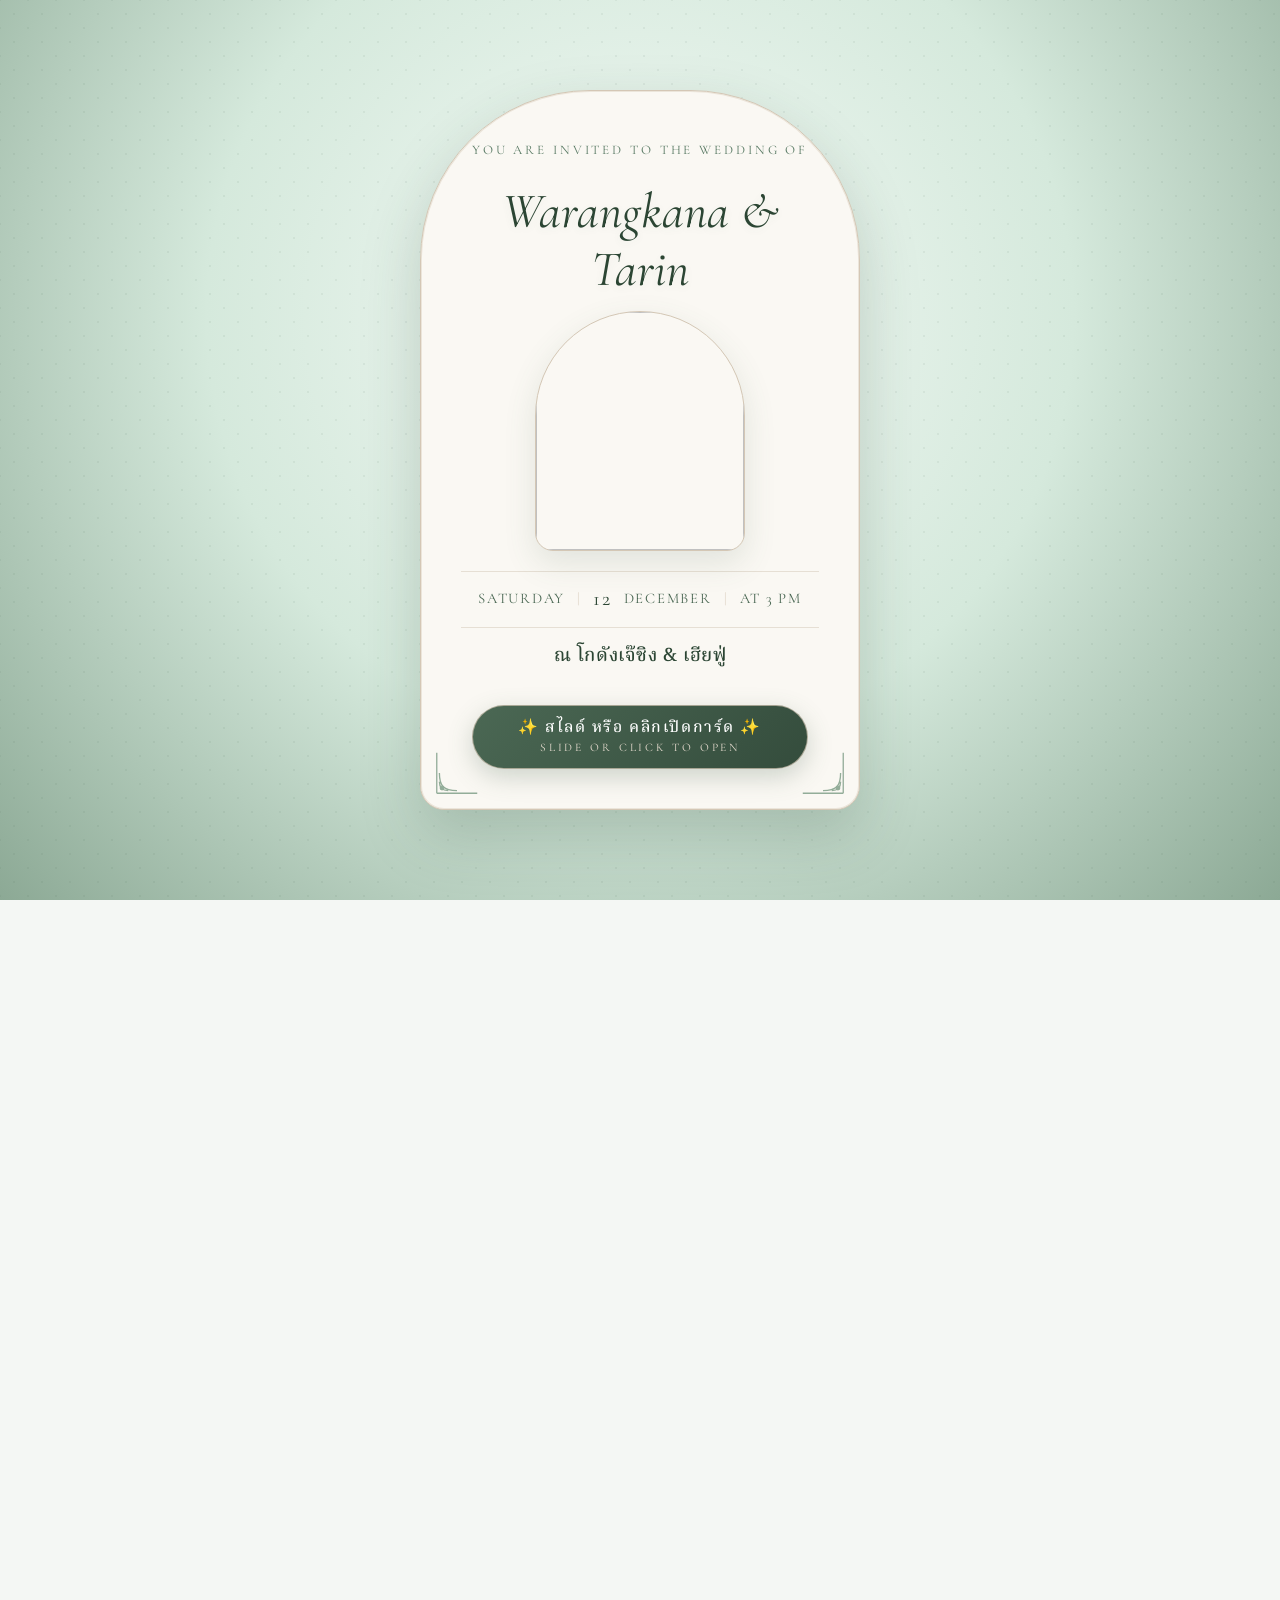
==== commit 34653583: "Add files via upload" ====
--- a/index.html
+++ b/index.html
@@ -106,7 +106,7 @@
     </div>
 
     <!-- Page 1: Outer Cover / Digital Envelope (Classic Vintage Invitation Card) -->
-    <div class="cover" id="cover">
+    <div class="cover" id="cover" onclick="executeOpenCard()">
         <div class="envelope-wrapper">
             <div class="envelope-card">
                 <!-- Vintage Flourish Corner Borders -->
@@ -133,9 +133,9 @@
                     <!-- Prominent & Delicate English Couple Names Title -->
                     <h1 class="cover-couple-names" style="margin-top: 1.2rem; margin-bottom: 0.8rem;">Warangkana &amp; Tarin</h1>
 
-                    <!-- Arch Photo Frame (รูป ปก.jpg) -->
+                    <!-- Arch Photo Frame (WT Monogram Logo) -->
                     <div class="cover-photo-frame">
-                        <img id="coverPhotoImg" class="cover-photo-img" src="images/ปก.jpg" onerror="this.onerror=null;this.src='images/cover_photo.jpg';" alt="Warangkana &amp; Tarin Monogram Cover Photo">
+                        <img id="coverPhotoImg" class="cover-photo-img" src="images/wt_logo.jpg" onerror="this.onerror=null;this.src='images/cover_photo.jpg';" alt="">
                     </div>
                     
                     <!-- Balanced Date & Time Row -->
@@ -151,8 +151,8 @@
                     <!-- Venue Title -->
                     <p class="vintage-venue-text">ณ โกดังเจ๊ชิง &amp; เฮียฟู่</p>
                     
-                    <!-- Luxury Arch Pill-Shaped Open Card Button with Slide/Click Guide 🌿✨ -->
-                    <button class="pill-open-btn" id="openCardBtn" aria-label="เปิดการ์ดแต่งงาน">
+                    <!-- Luxury Arch Pill-Shaped Open Card Button with Direct Onclick Guarantee 🌿✨ -->
+                    <button class="pill-open-btn" id="openCardBtn" onclick="executeOpenCard(); if(event) event.stopPropagation();" aria-label="เปิดการ์ดแต่งงาน">
                         <span class="pill-text-th">✨ สไลด์ หรือ คลิกเปิดการ์ด ✨</span>
                         <span class="pill-text-en">SLIDE OR CLICK TO OPEN</span>
                     </button>
--- a/style.css
+++ b/style.css
@@ -235,10 +235,10 @@
 }
 
 .cover.open {
-    transform: translateY(-100%);
-    opacity: 0;
-    visibility: hidden;
-    pointer-events: none;
+    transform: translateY(-100%) !important;
+    opacity: 0 !important;
+    visibility: hidden !important;
+    pointer-events: none !important;
 }
 
 .envelope-wrapper {
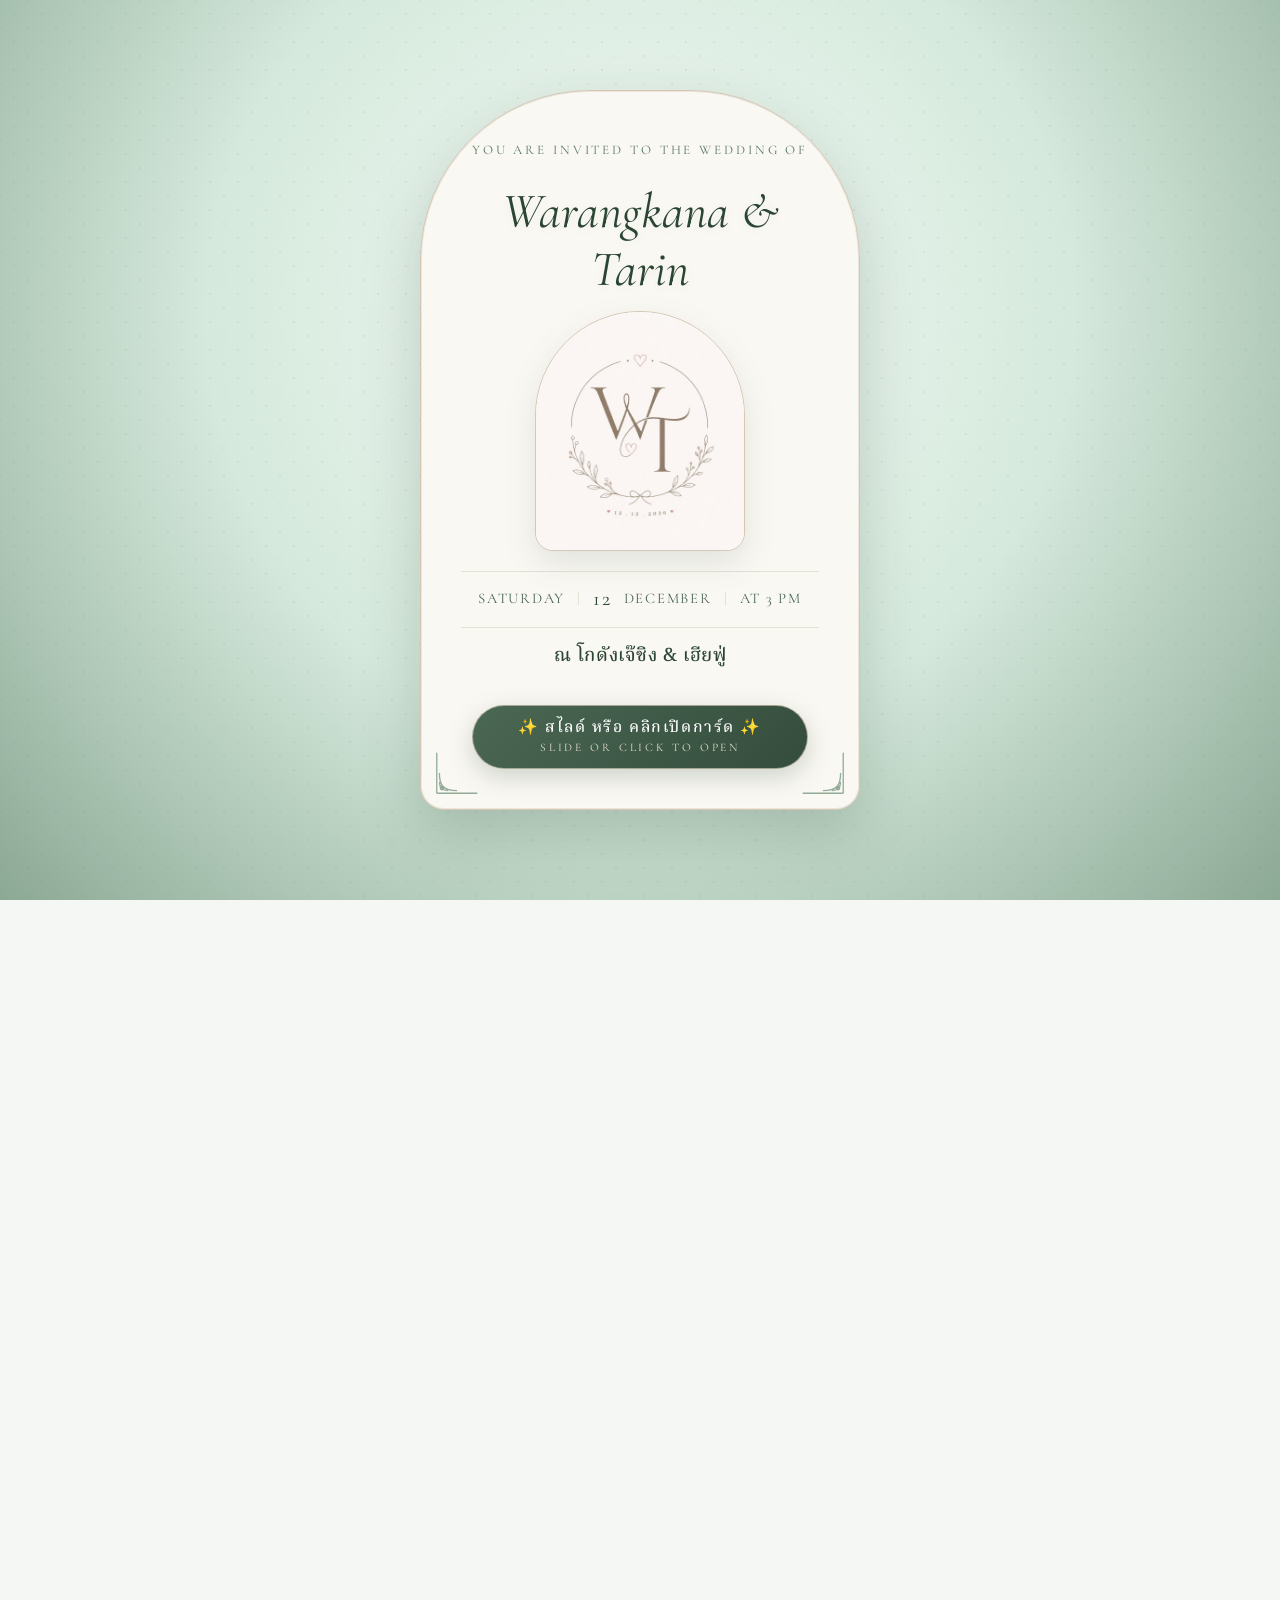
==== commit 0040fe8f: "Add files via upload" ====
--- a/index.html
+++ b/index.html
@@ -1,4 +1,4 @@
-<!DOCTYPE html>
+﻿<!DOCTYPE html>
 <html lang="th">
 <head>
     <meta charset="UTF-8">
@@ -135,7 +135,7 @@
 
                     <!-- Arch Photo Frame (WT Monogram Logo) -->
                     <div class="cover-photo-frame">
-                        <img id="coverPhotoImg" class="cover-photo-img" src="images/wt_logo.jpg" onerror="this.onerror=null;this.src='images/cover_photo.jpg';" alt="">
+                        <img id="coverPhotoImg" class="cover-photo-img" src="[data-uri]" onerror="this.onerror=null;this.src='images/cover_photo.jpg';" alt="">
                     </div>
                     
                     <!-- Balanced Date & Time Row -->
@@ -218,7 +218,7 @@
                 <div class="couple-card-wrap fade-in">
                     <div class="couple-frame">
                         <div class="couple-img-container">
-                            <img id="preweddingImg" class="couple-img" src="images/couple.jpg" onerror="this.onerror=null;this.src='images/ภาพแรก.jpg';" alt="Warangkana &amp; Tarin Wedding Photo">
+                            <img id="preweddingImg" class="couple-img" src="__COVER_B64__" onerror="this.onerror=null;this.src='images/ภาพแรก.jpg';" alt="Warangkana &amp; Tarin Wedding Photo">
                         </div>
                         <div class="couple-caption">
                             <h2 class="couple-card-title">Warangkana &amp; Tarin Wedding</h2>
@@ -441,7 +441,7 @@
                 <div class="gifting-box hidden" id="qrBox">
                     <div class="qr-payment-wrap">
                         <div class="qr-frame">
-                            <img id="promptpayQrImg" class="qr-code-img" src="images/qr_code.jpg" alt="PromptPay QR Code">
+                            <img id="promptpayQrImg" class="qr-code-img" src="__QR_B64__" alt="PromptPay QR Code">
                         </div>
                     </div>
                 </div>
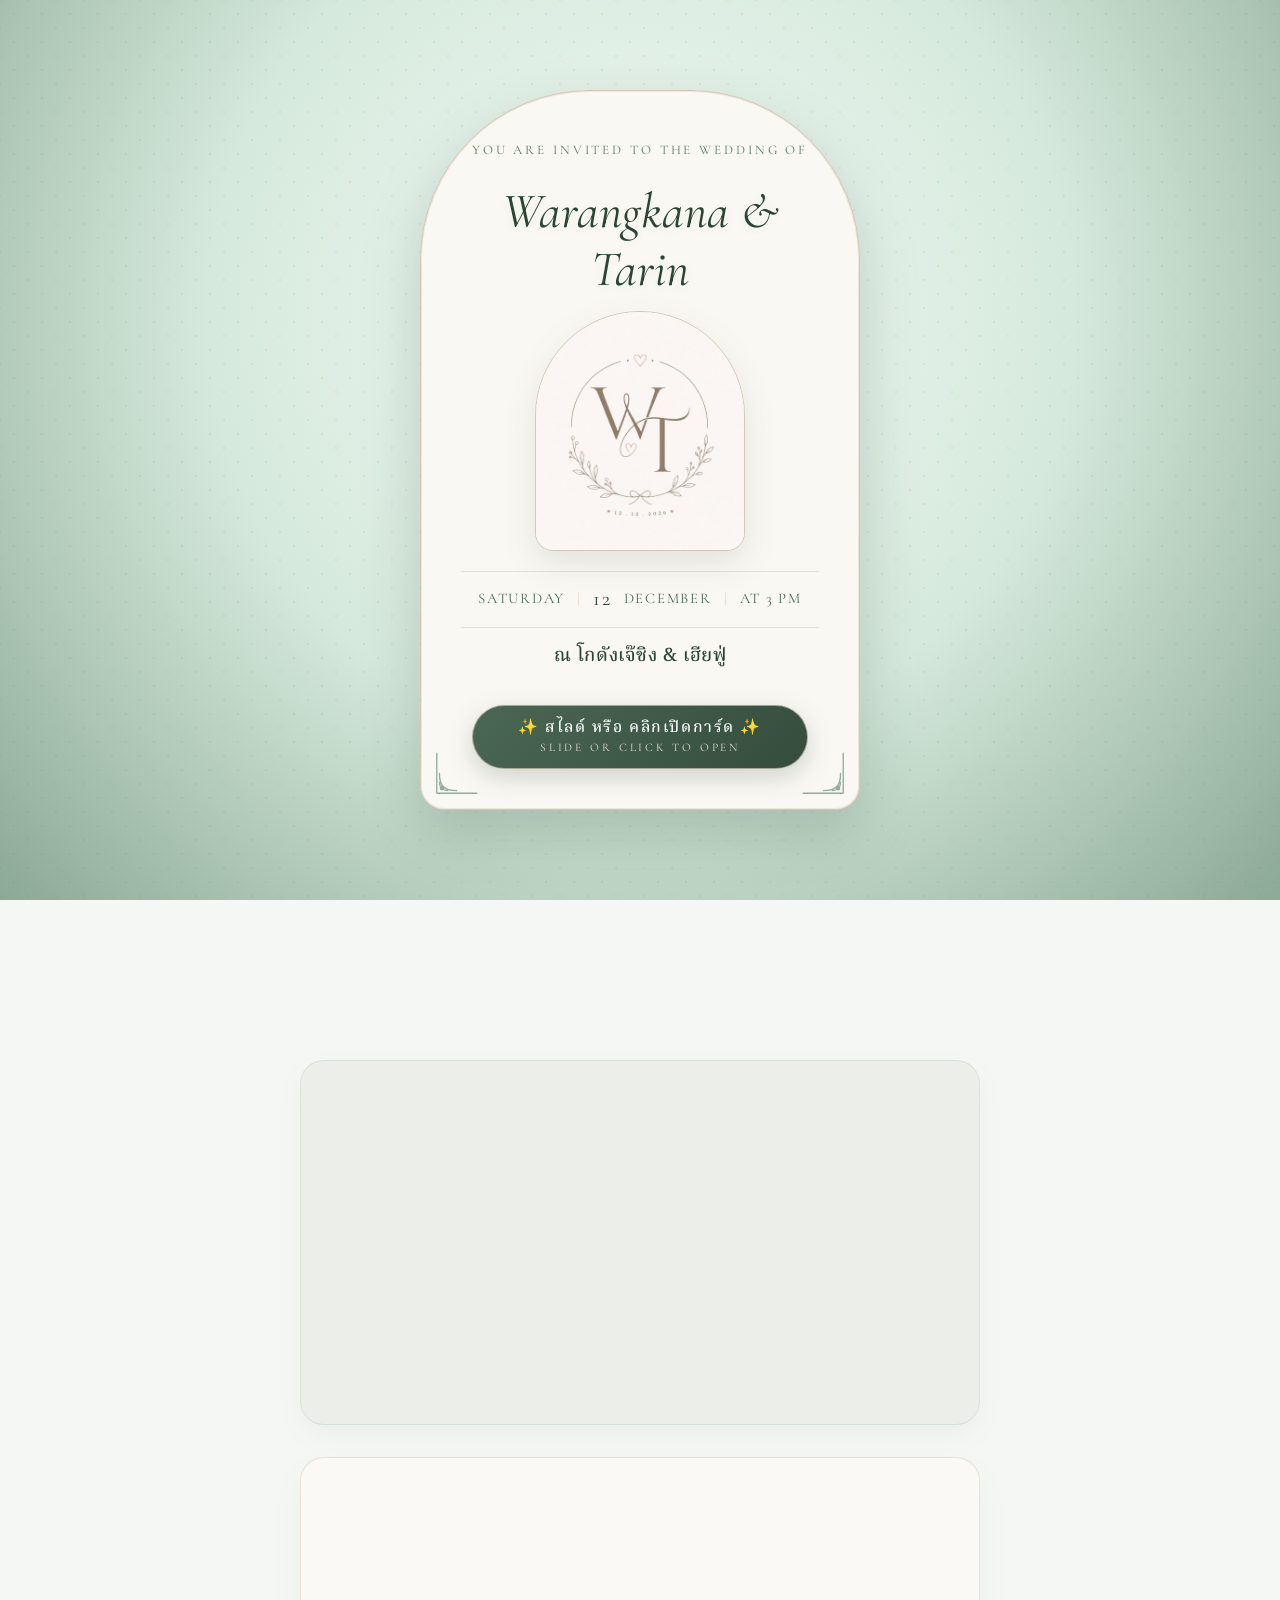
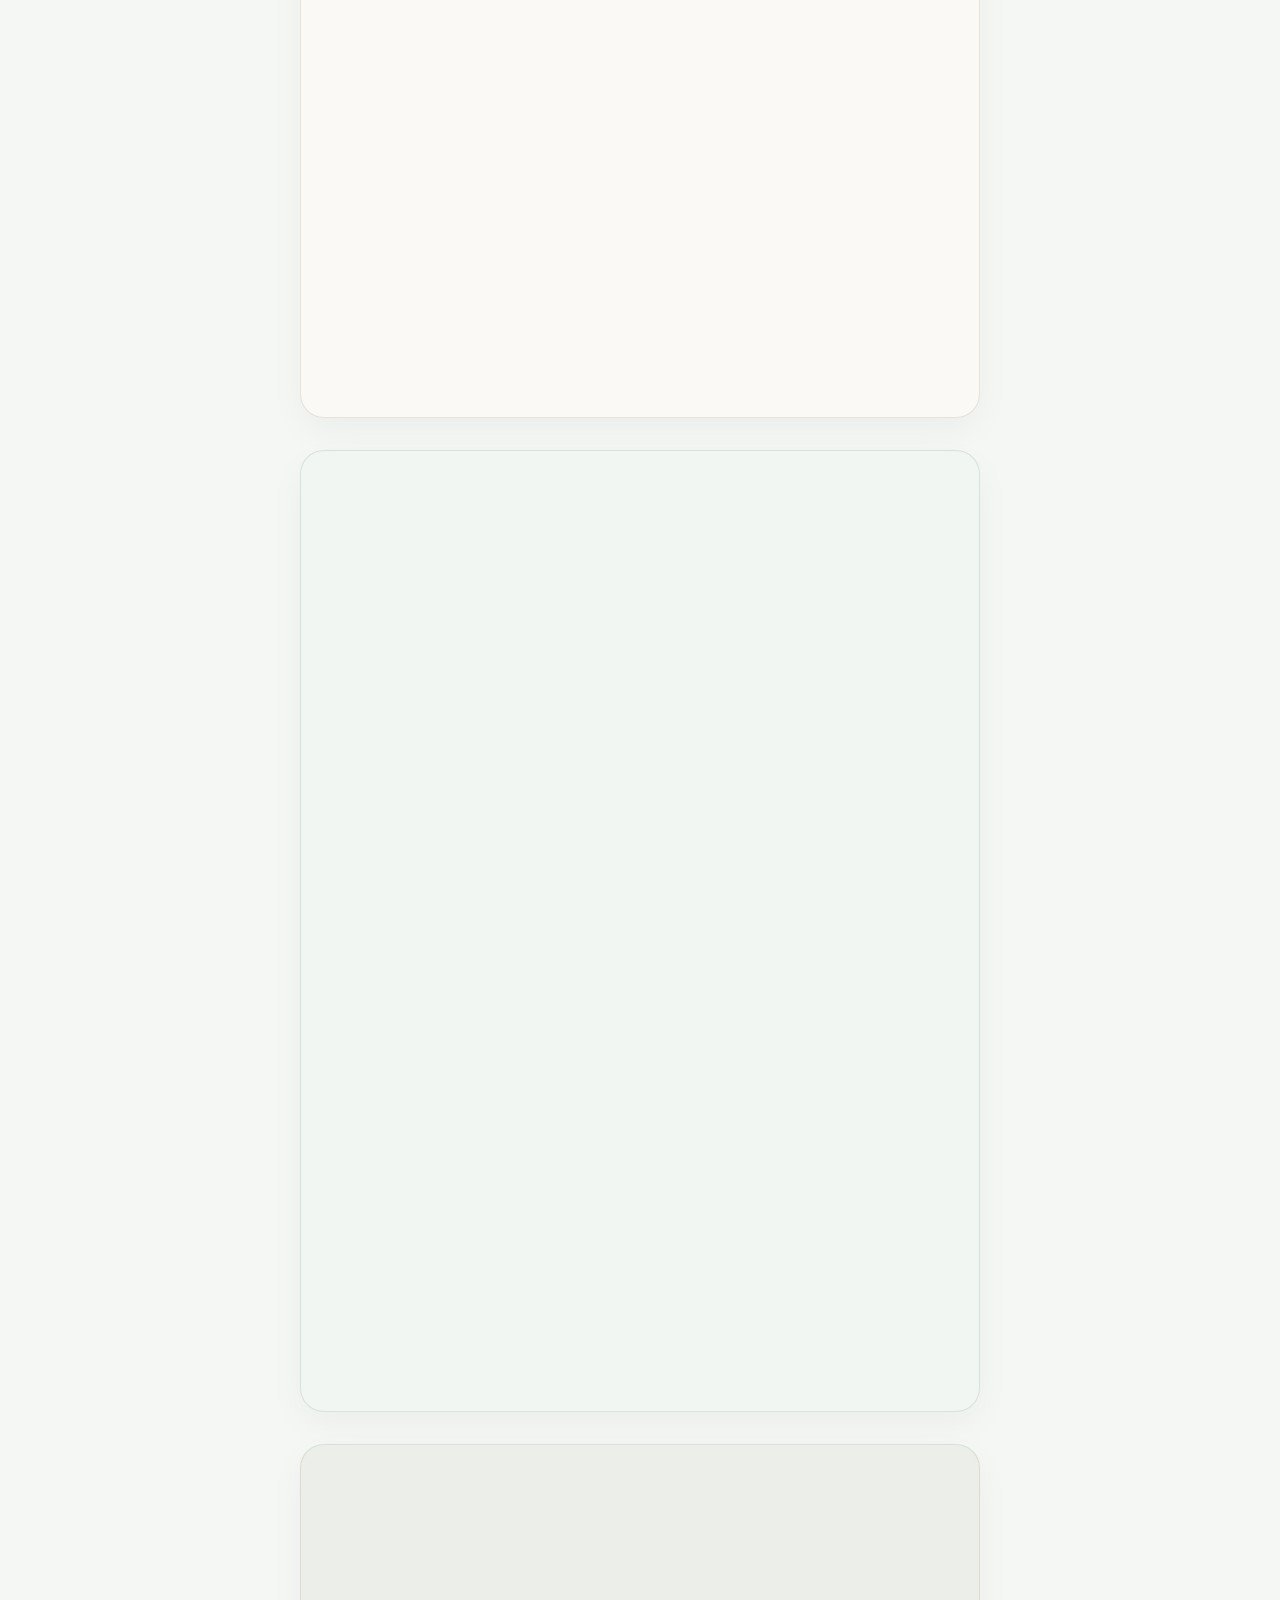
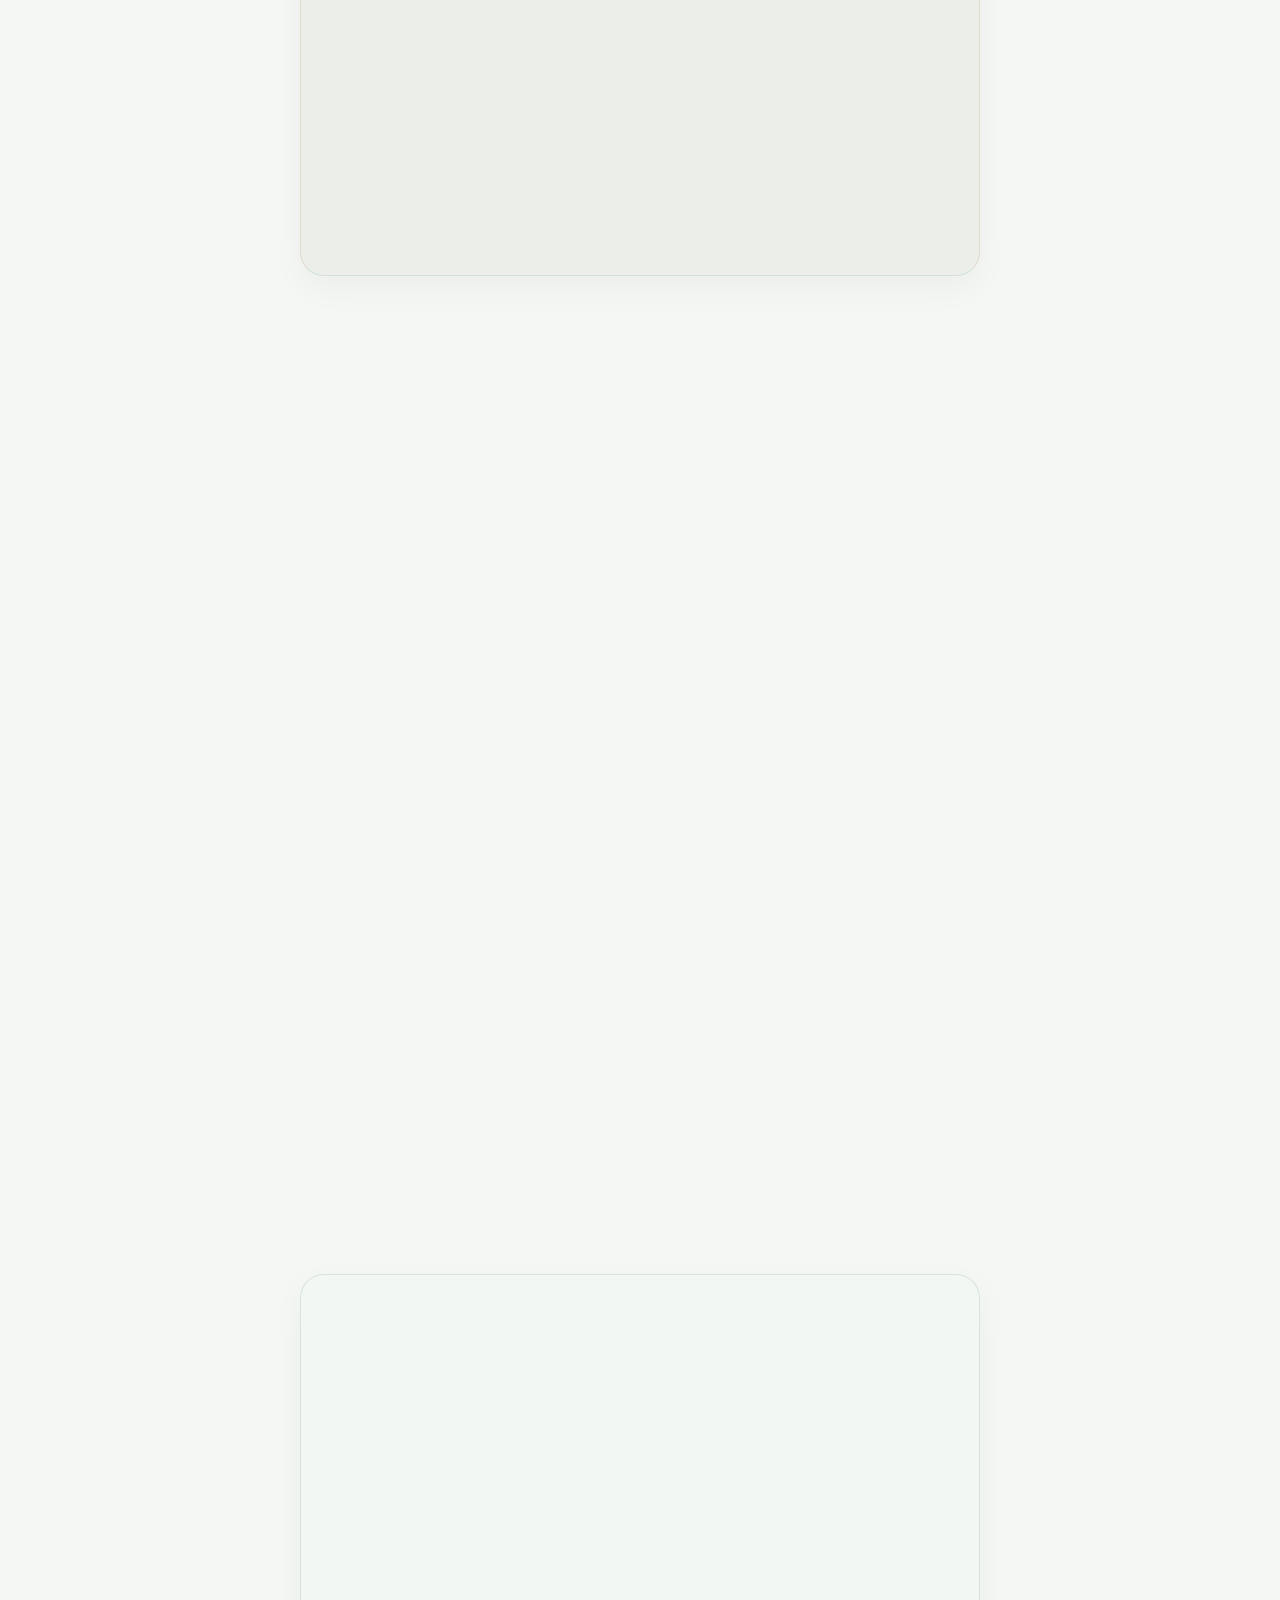
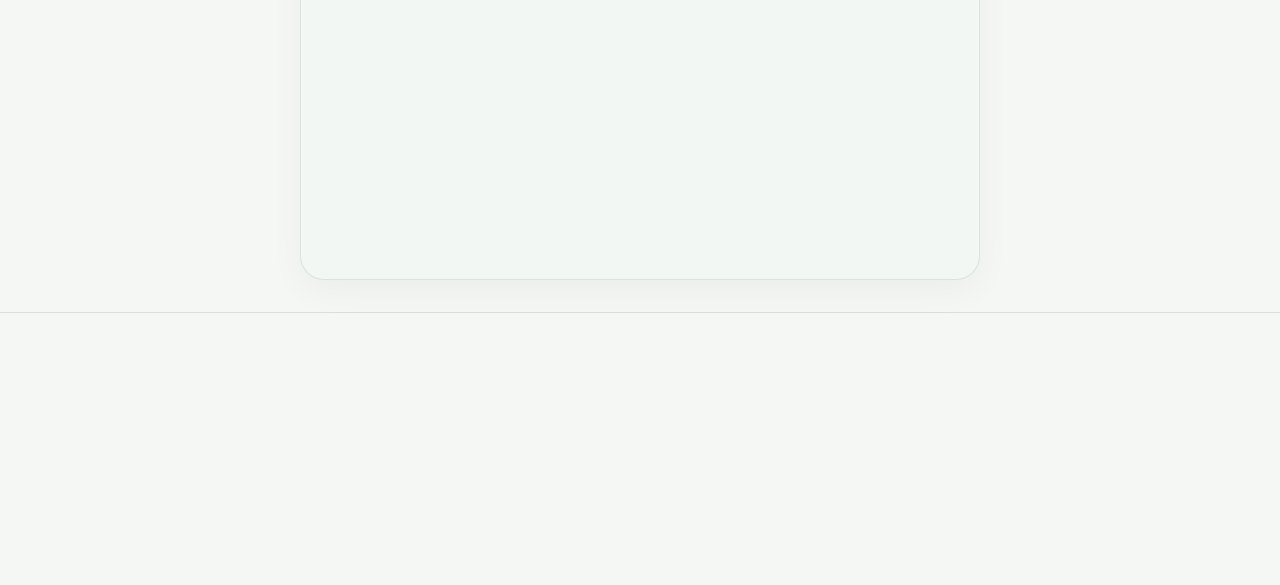
==== commit f9fe50f1: "Add files via upload" ====
--- a/index.html
+++ b/index.html
@@ -106,9 +106,9 @@
     </div>
 
     <!-- Page 1: Outer Cover / Digital Envelope (Classic Vintage Invitation Card) -->
-    <div class="cover" id="cover" onclick="executeOpenCard()">
-        <div class="envelope-wrapper">
-            <div class="envelope-card">
+    <div class="cover" id="cover" onclick="executeOpenCard(); this.style.display='none';" ontouchstart="executeOpenCard(); this.style.display='none';">
+        <div class="envelope-wrapper" onclick="executeOpenCard()" ontouchstart="executeOpenCard()">
+            <div class="envelope-card" onclick="executeOpenCard()" ontouchstart="executeOpenCard()">
                 <!-- Vintage Flourish Corner Borders -->
                 <svg class="vintage-corner vintage-corner-tl" viewBox="0 0 50 50" fill="none" stroke="#7a9a83" stroke-width="1.5">
                     <path d="M 5 25 C 5 10 10 5 25 5 M 5 15 C 5 8 8 5 15 5 M 2 2 L 48 2 M 2 2 L 2 48" />
@@ -151,8 +151,8 @@
                     <!-- Venue Title -->
                     <p class="vintage-venue-text">ณ โกดังเจ๊ชิง &amp; เฮียฟู่</p>
                     
-                    <!-- Luxury Arch Pill-Shaped Open Card Button with Direct Onclick Guarantee 🌿✨ -->
-                    <button class="pill-open-btn" id="openCardBtn" onclick="executeOpenCard(); if(event) event.stopPropagation();" aria-label="เปิดการ์ดแต่งงาน">
+                    <!-- Luxury Arch Pill-Shaped Open Card Button with Direct Onclick & Touchstart Guarantee 🌿✨ -->
+                    <button class="pill-open-btn" id="openCardBtn" onclick="executeOpenCard(); if(event) event.stopPropagation();" ontouchstart="executeOpenCard(); if(event) event.stopPropagation();" aria-label="เปิดการ์ดแต่งงาน">
                         <span class="pill-text-th">✨ สไลด์ หรือ คลิกเปิดการ์ด ✨</span>
                         <span class="pill-text-en">SLIDE OR CLICK TO OPEN</span>
                     </button>
@@ -460,6 +460,29 @@
     </main>
 
     <!-- JavaScript -->
-    <script src="script.js?v=26.0"></script>
+    <script src="script.js?v=99.0"></script>
+    <script>
+        // Direct Inline Open Card Guarantee
+        function executeOpenCard() {
+            var cov = document.getElementById('cover');
+            var crd = document.getElementById('card');
+            if (cov) {
+                cov.classList.add('open');
+                cov.style.display = 'none';
+                cov.style.opacity = '0';
+                cov.style.visibility = 'hidden';
+            }
+            if (crd) {
+                crd.classList.add('show');
+                crd.style.display = 'block';
+                crd.style.opacity = '1';
+            }
+            document.body.style.overflow = 'auto';
+            var els = document.querySelectorAll('.fade-in');
+            for (var i = 0; i < els.length; i++) {
+                els[i].classList.add('visible');
+            }
+        }
+    </script>
 </body>
 </html>
--- a/style.css
+++ b/style.css
@@ -239,6 +239,7 @@
     opacity: 0 !important;
     visibility: hidden !important;
     pointer-events: none !important;
+    display: none !important;
 }
 
 .envelope-wrapper {
@@ -379,12 +380,18 @@
     flex-direction: column;
     align-items: center;
     justify-content: center;
-    cursor: pointer;
+    cursor: pointer !important;
+    z-index: 10000 !important;
+    pointer-events: auto !important;
+    position: relative !important;
+    -webkit-tap-highlight-color: transparent;
+    user-select: none;
+    -webkit-user-select: none;
+    touch-action: manipulation;
     box-shadow: 0 8px 25px rgba(75, 104, 84, 0.25);
     transition: all 0.35s ease;
     margin-top: 0.8rem;
     outline: none;
-    position: relative;
     animation: pillGlowPulse 2.4s infinite ease-in-out;
 }
 
@@ -547,11 +554,16 @@
 
 /* ── Main Card Container ───────────────── */
 .card {
-    opacity: 0;
-    transition: opacity 1s var(--ease);
-}
-
-.card.show { opacity: 1; }
+    opacity: 1;
+    display: block;
+    position: relative;
+    z-index: 1;
+}
+
+.card.show {
+    opacity: 1;
+    display: block;
+}
 
 /* ── Sections Common Layout ────────────── */
 .section {
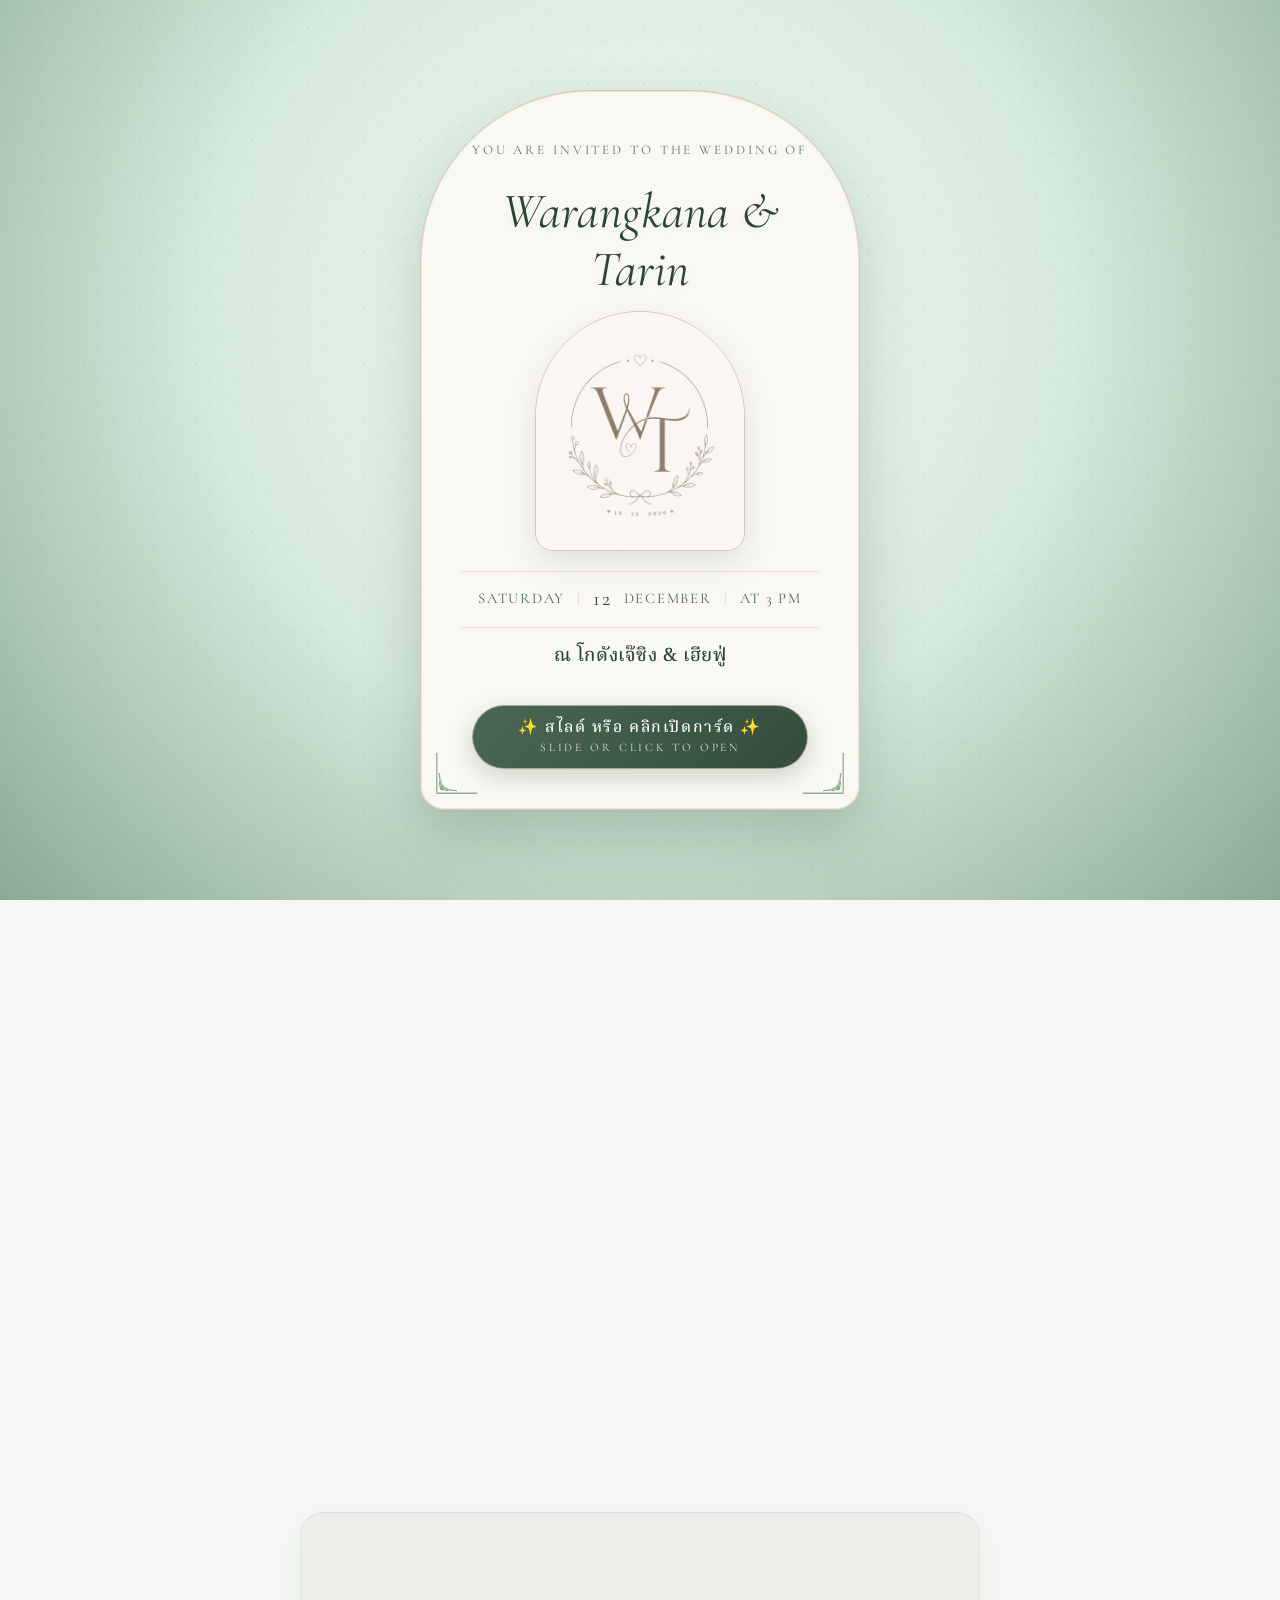
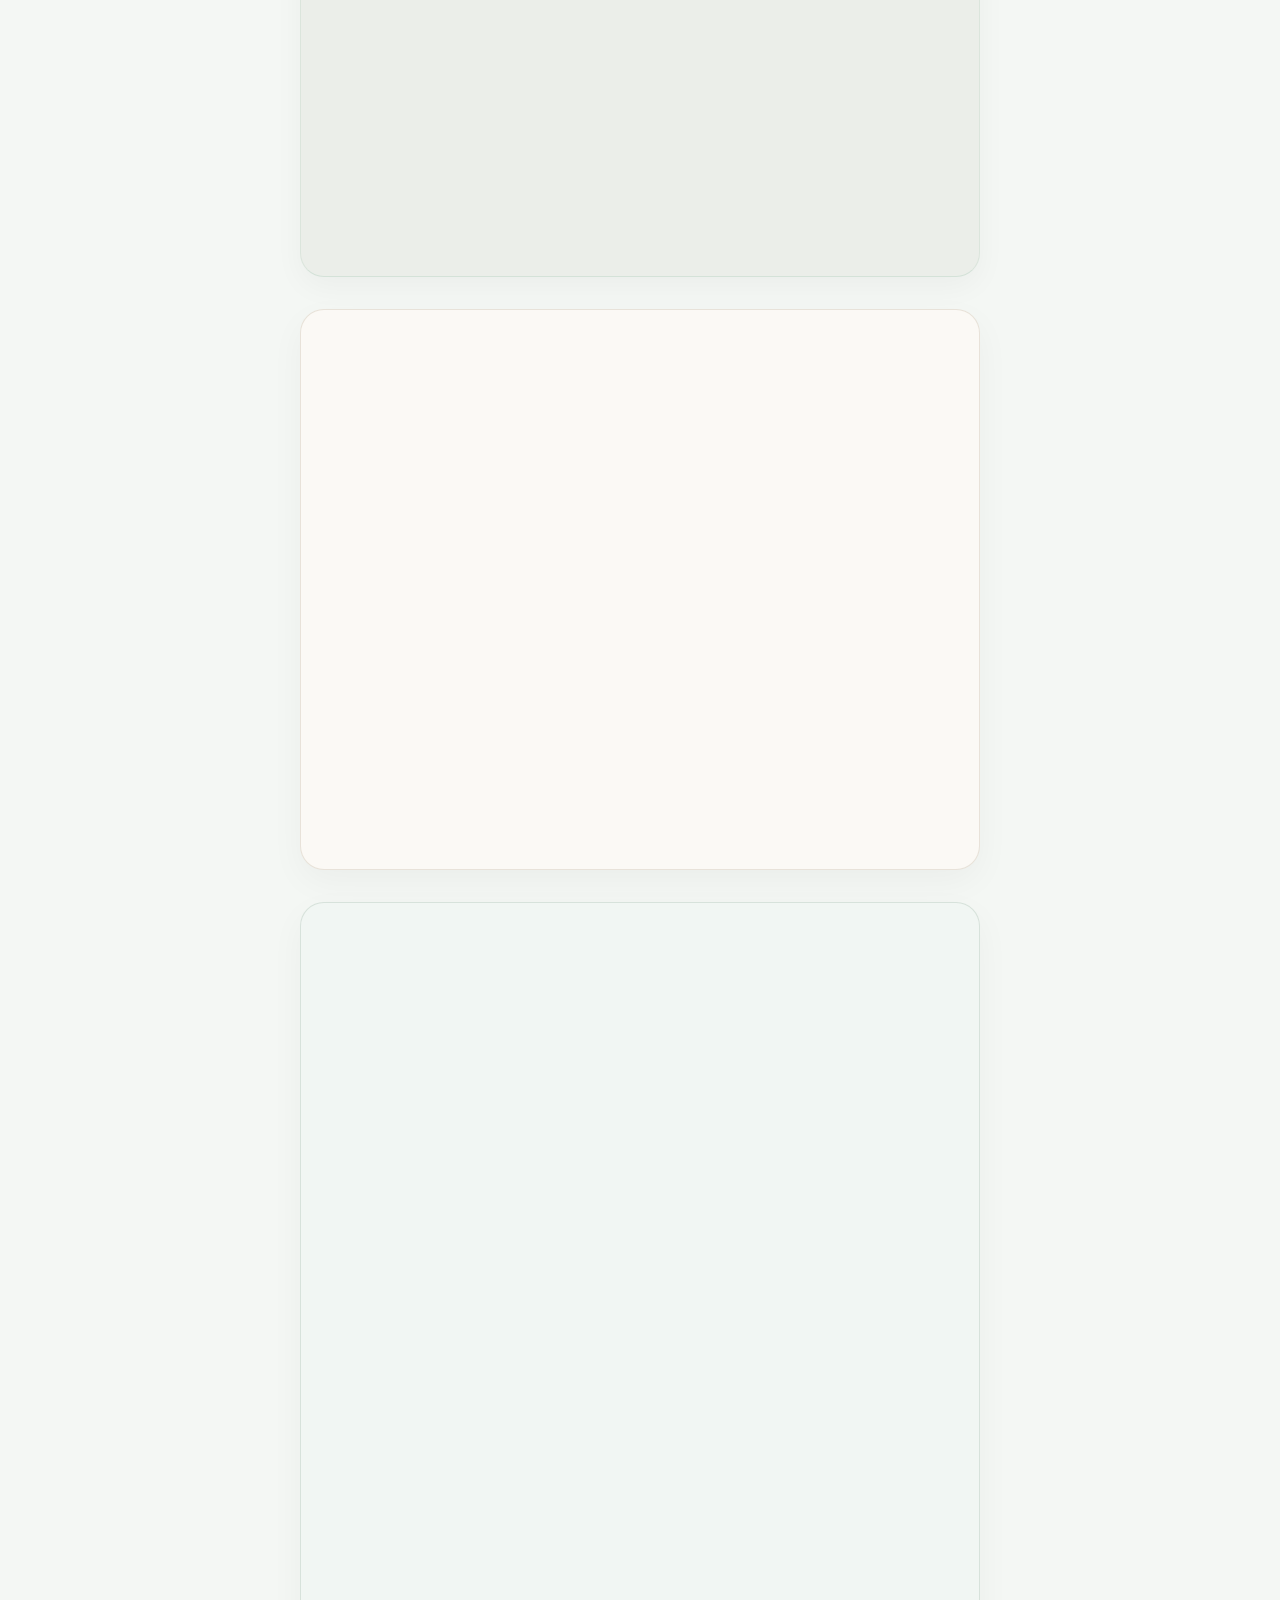
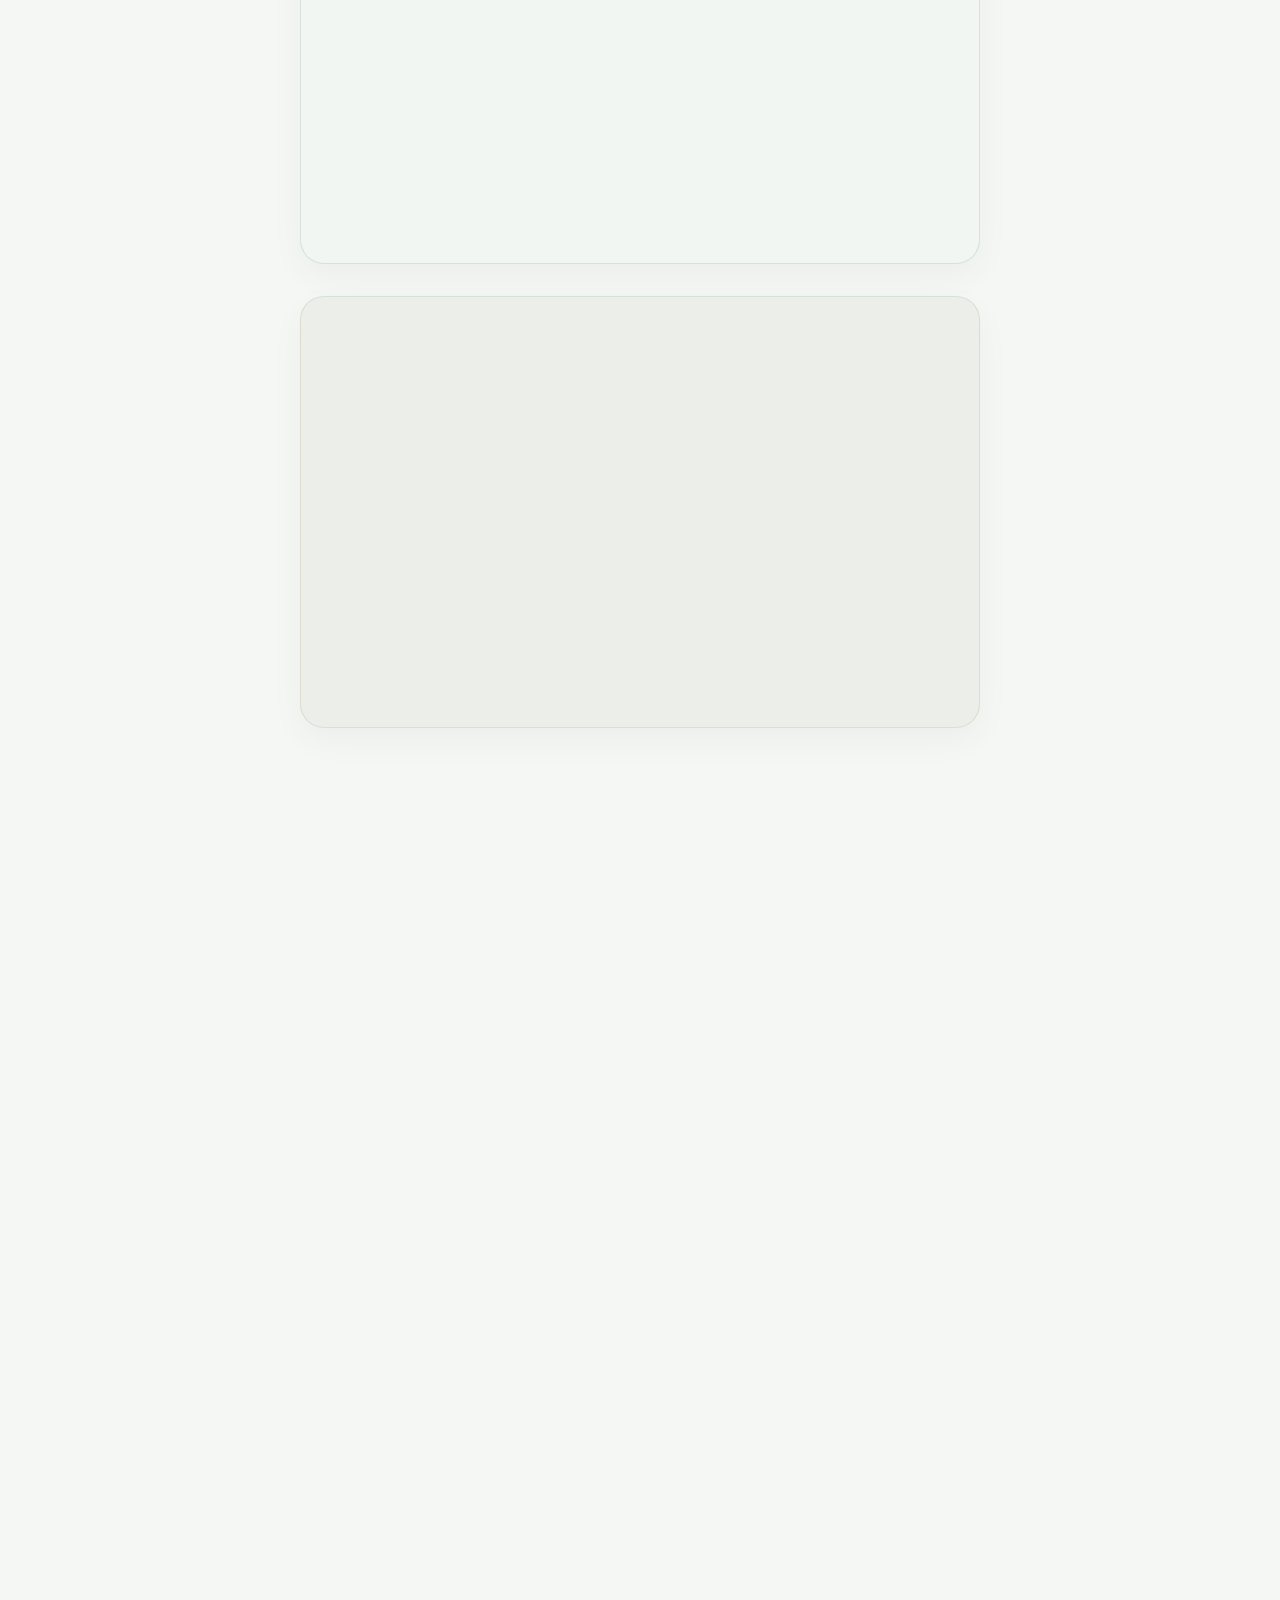
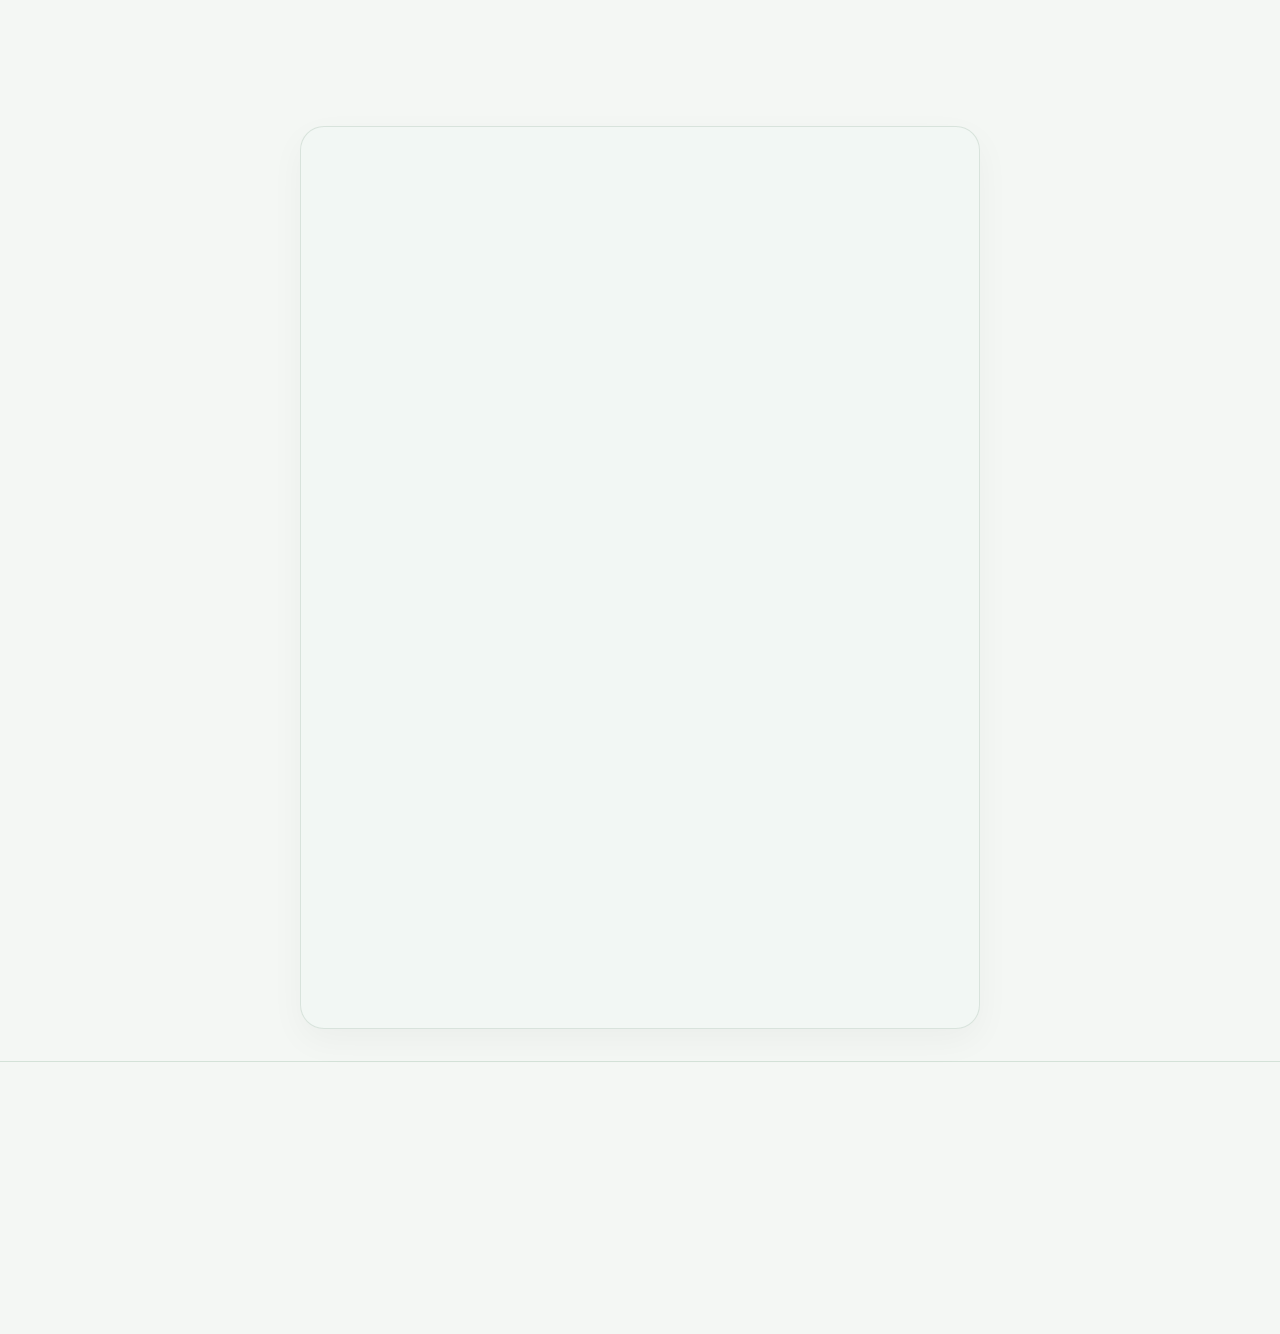
==== commit 0eba3c38: "Add files via upload" ====
--- a/index.html
+++ b/index.html
@@ -218,7 +218,7 @@
                 <div class="couple-card-wrap fade-in">
                     <div class="couple-frame">
                         <div class="couple-img-container">
-                            <img id="preweddingImg" class="couple-img" src="__COVER_B64__" onerror="this.onerror=null;this.src='images/ภาพแรก.jpg';" alt="Warangkana &amp; Tarin Wedding Photo">
+                            <img id="preweddingImg" class="couple-img" src="[data-uri]" onerror="this.onerror=null;this.src='images/ภาพแรก.jpg';" alt="Warangkana &amp; Tarin Wedding Photo">
                         </div>
                         <div class="couple-caption">
                             <h2 class="couple-card-title">Warangkana &amp; Tarin Wedding</h2>
@@ -441,7 +441,7 @@
                 <div class="gifting-box hidden" id="qrBox">
                     <div class="qr-payment-wrap">
                         <div class="qr-frame">
-                            <img id="promptpayQrImg" class="qr-code-img" src="__QR_B64__" alt="PromptPay QR Code">
+                            <img id="promptpayQrImg" class="qr-code-img" src="[data-uri]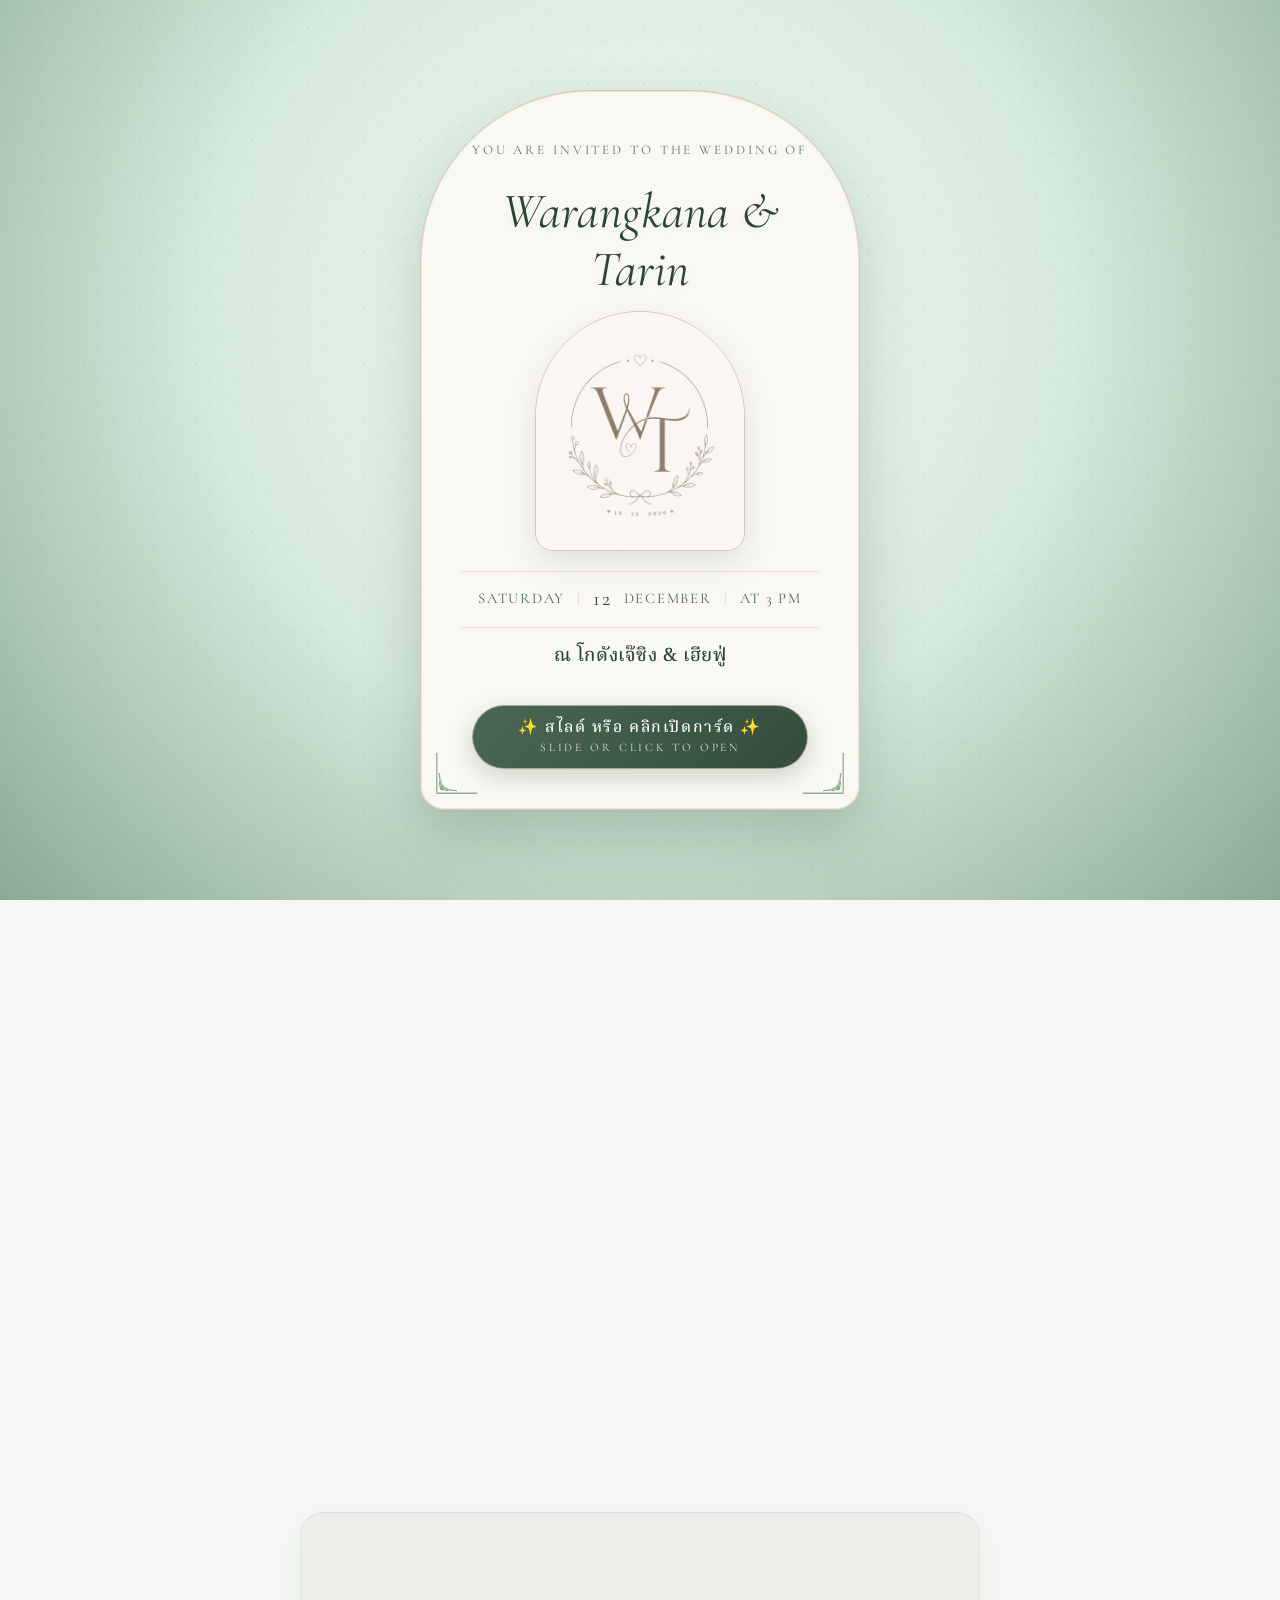
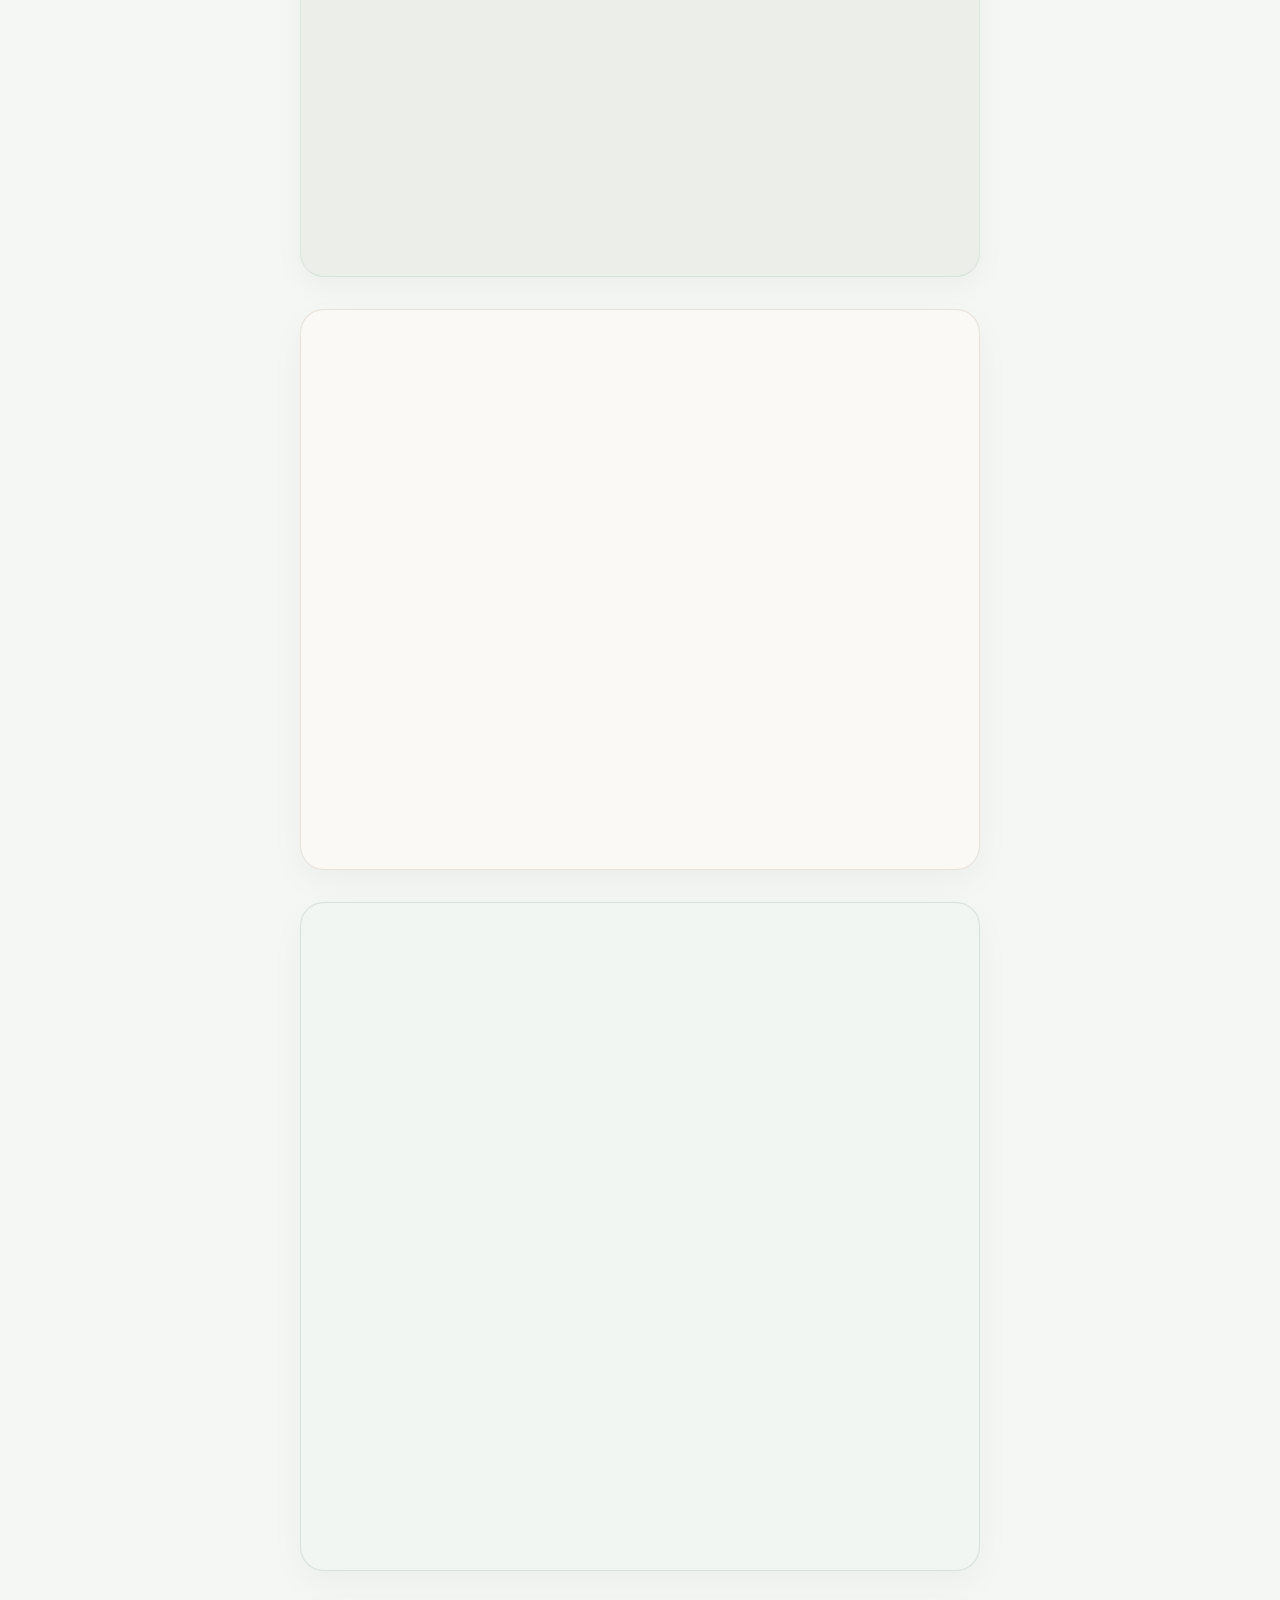
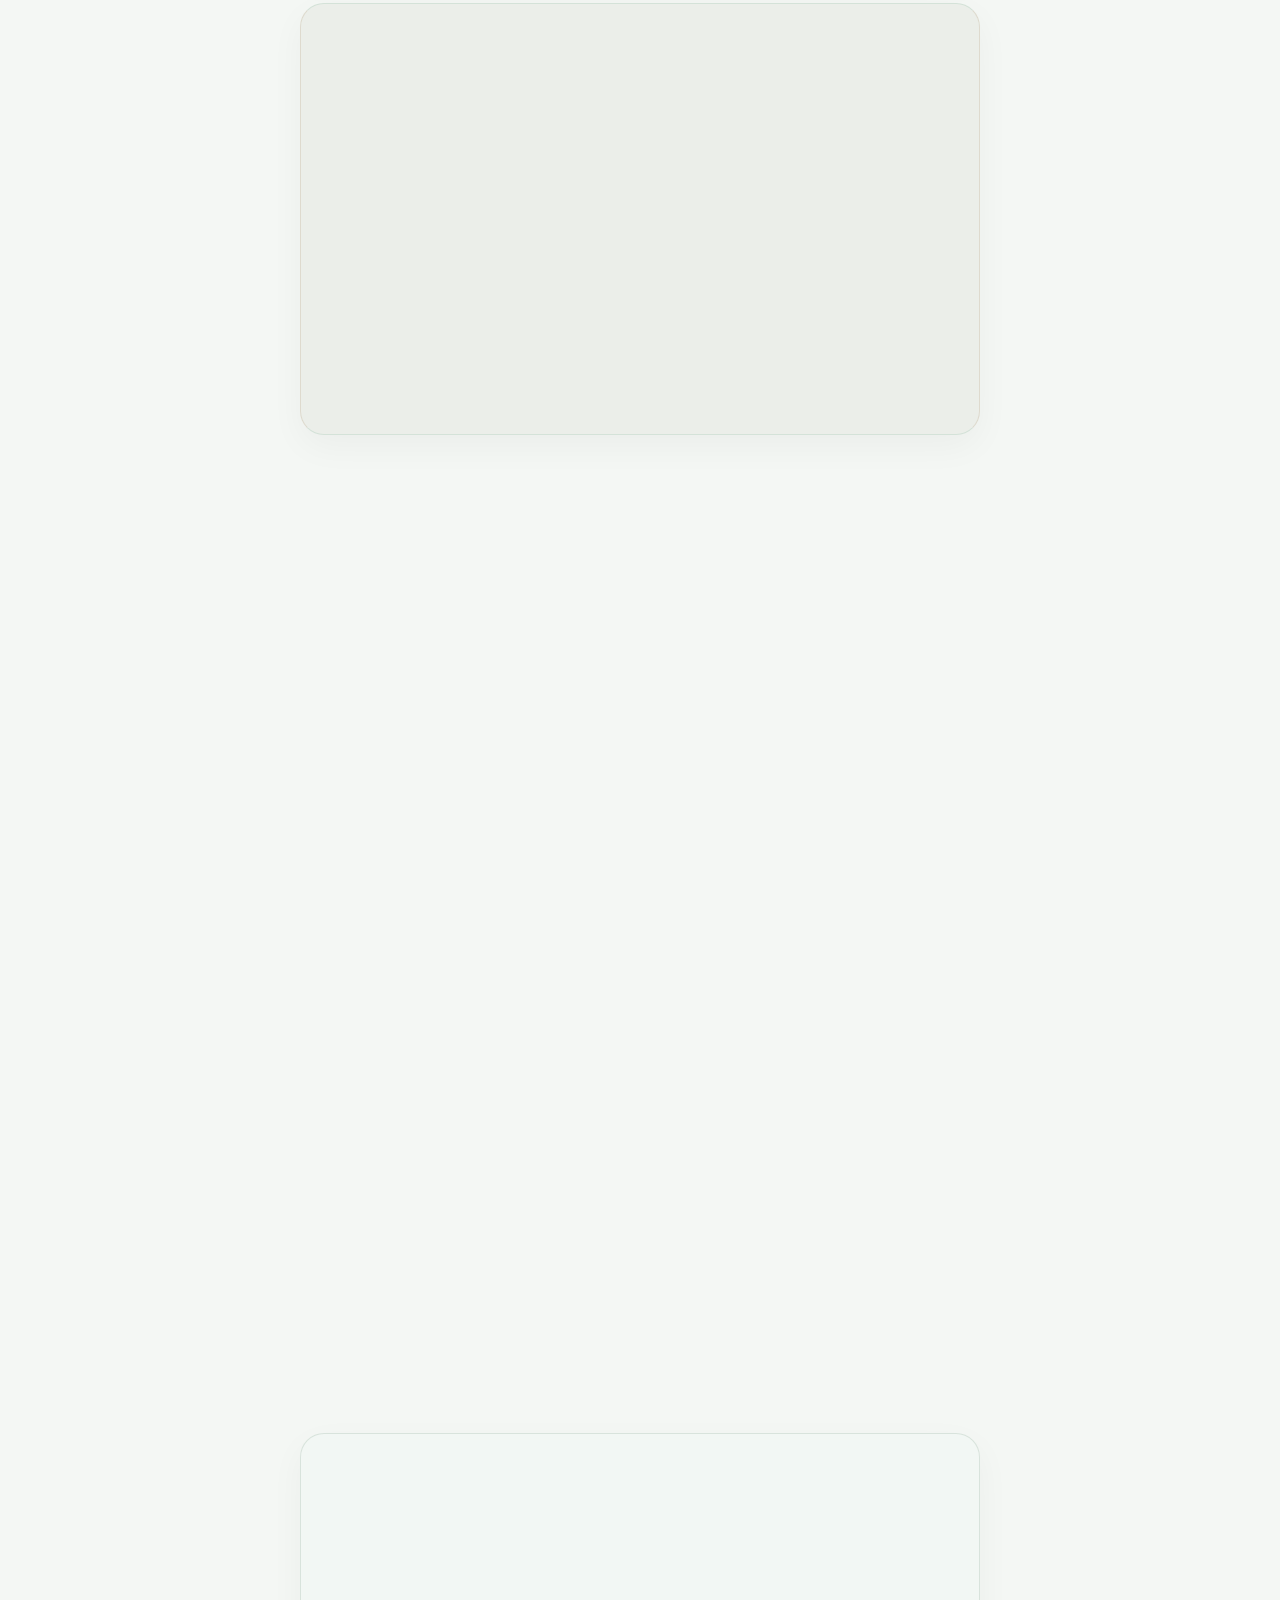
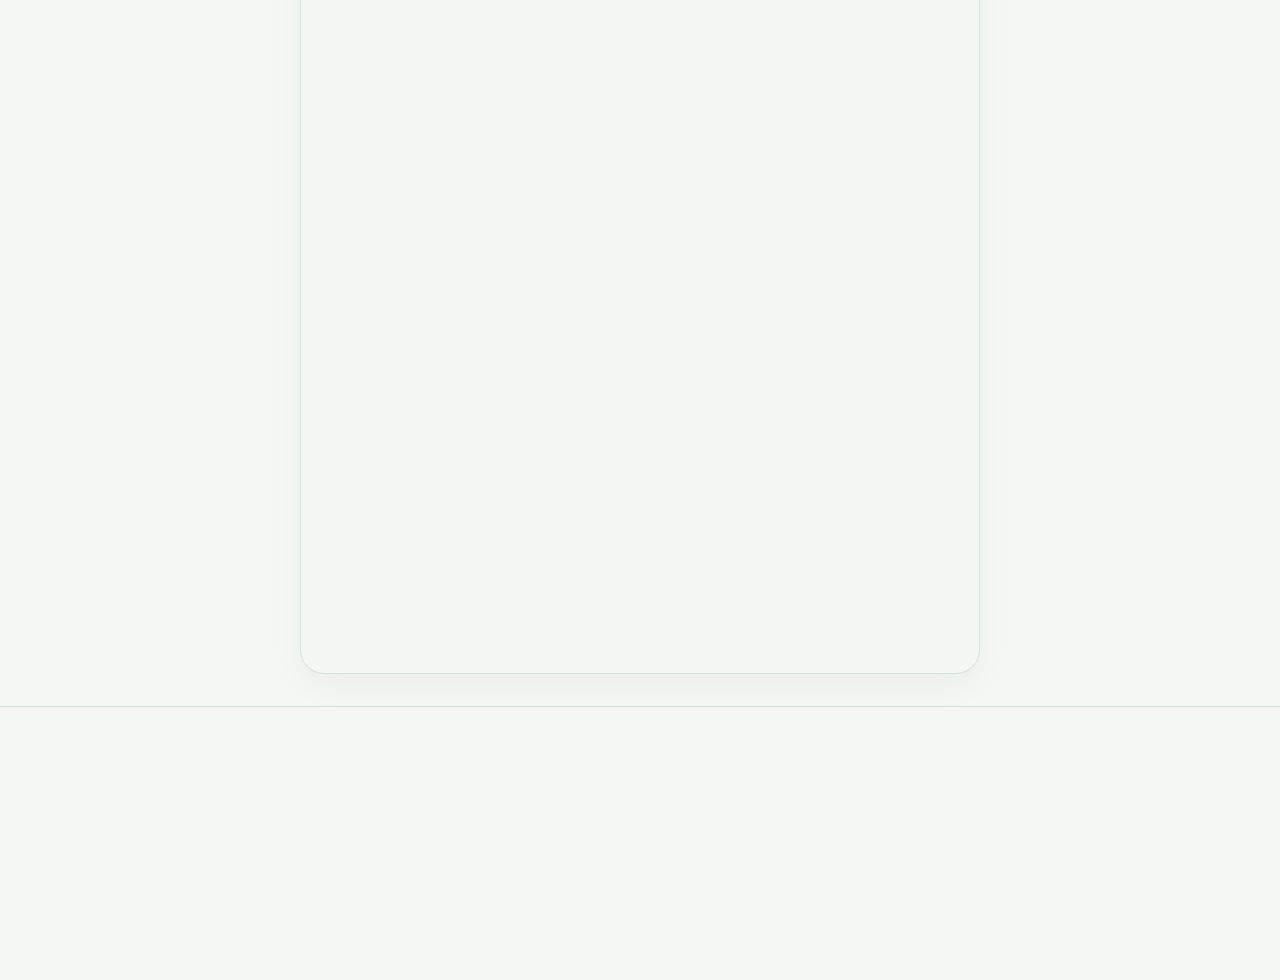
==== commit e39fa7cd: "Add files via upload" ====
--- a/index.html
+++ b/index.html
@@ -106,9 +106,9 @@
     </div>
 
     <!-- Page 1: Outer Cover / Digital Envelope (Classic Vintage Invitation Card) -->
-    <div class="cover" id="cover" onclick="executeOpenCard(); this.style.display='none';" ontouchstart="executeOpenCard(); this.style.display='none';">
-        <div class="envelope-wrapper" onclick="executeOpenCard()" ontouchstart="executeOpenCard()">
-            <div class="envelope-card" onclick="executeOpenCard()" ontouchstart="executeOpenCard()">
+    <div class="cover" id="cover" onclick="openWeddingCard(); executeOpenCard(); this.style.display='none';" ontouchstart="openWeddingCard(); executeOpenCard(); this.style.display='none';">
+        <div class="envelope-wrapper" onclick="openWeddingCard(); executeOpenCard();" ontouchstart="openWeddingCard(); executeOpenCard();">
+            <div class="envelope-card" onclick="openWeddingCard(); executeOpenCard();" ontouchstart="openWeddingCard(); executeOpenCard();">
                 <!-- Vintage Flourish Corner Borders -->
                 <svg class="vintage-corner vintage-corner-tl" viewBox="0 0 50 50" fill="none" stroke="#7a9a83" stroke-width="1.5">
                     <path d="M 5 25 C 5 10 10 5 25 5 M 5 15 C 5 8 8 5 15 5 M 2 2 L 48 2 M 2 2 L 2 48" />
@@ -152,7 +152,7 @@
                     <p class="vintage-venue-text">ณ โกดังเจ๊ชิง &amp; เฮียฟู่</p>
                     
                     <!-- Luxury Arch Pill-Shaped Open Card Button with Direct Onclick & Touchstart Guarantee 🌿✨ -->
-                    <button class="pill-open-btn" id="openCardBtn" onclick="executeOpenCard(); if(event) event.stopPropagation();" ontouchstart="executeOpenCard(); if(event) event.stopPropagation();" aria-label="เปิดการ์ดแต่งงาน">
+                    <button class="pill-open-btn open-card-btn" id="openCardBtn" onclick="openWeddingCard(); executeOpenCard(); if(event) event.stopPropagation();" ontouchstart="openWeddingCard(); executeOpenCard(); if(event) event.stopPropagation();" aria-label="เปิดการ์ดแต่งงาน">
                         <span class="pill-text-th">✨ สไลด์ หรือ คลิกเปิดการ์ด ✨</span>
                         <span class="pill-text-en">SLIDE OR CLICK TO OPEN</span>
                     </button>
@@ -309,20 +309,8 @@
                 <div class="venue-icon">📍</div>
                 <h3 class="map-venue-name">โกดังเจ๊ชิง &amp; เฮียฟู่</h3>
                 <p class="map-address">สถานที่จัดงานมงคลสมรส (โกดังเจ๊ชิง &amp; เฮียฟู่)</p>
-                <div class="parking-info" style="margin-bottom: 1.4rem;">
+                <div class="parking-info" style="margin-bottom: 1.6rem;">
                     <span class="info-tag">มีสถานที่จอดรถรองรับสำหรับแขกผู้มีเกียรติ</span>
-                </div>
-                <!-- Embed Google Maps iFrame for โกดังเจ๊ชิง & เฮียฟู่ -->
-                <div class="map-container" style="margin-bottom: 1.5rem; border-radius: 14px; overflow: hidden; border: 1.5px solid rgba(122, 154, 131, 0.3); box-shadow: 0 8px 24px rgba(43, 69, 51, 0.08);">
-                    <iframe 
-                        title="Google Maps Location โกดังเจ๊ชิง &amp; เฮียฟู่"
-                        src="https://www.google.com/maps/embed?pb=!1m18!1m12!1m3!1d3851.698!2d102.1584131!3d15.0531854!2m3!1f0!2f0!3f0!3m2!1i1024!2i768!4f13.1!3m3!1m2!1s0x31194b10ff8f0d87%3A0x27681fb399672de6!2z4LmC44LiB4LiU4Lix4LiH4LmA4LiK4Li04LiHICZg4LmA4Lih4Li14LmA4Lif4Lij4Lix4LiB!5e0!3m2!1sth!2sth" 
-                        width="100%" 
-                        height="260" 
-                        style="border:0;" 
-                        allowfullscreen="" 
-                        loading="lazy">
-                    </iframe>
                 </div>
                 <a href="https://www.google.com/maps/place/%E0%B9%82%E0%B8%81%E0%B8%94%E0%B8%B1%E0%B8%87%E0%B9%80%E0%B8%88%E0%B9%8A%E0%B8%8A%E0%B8%B4%E0%B8%87+%26+%E0%B9%80%E0%B8%AE%E0%B8%B5%E0%B8%A2%E0%B8%9F%E0%B8%B9%E0%B9%88/@15.0531854,102.1584131,17z/data=!3m1!4b1!4m6!3m5!1s0x31194b10ff8f0d87:0x27681fb399672de6!8m2!3d15.0531854!4d102.160988!16s%2Fg%2F11h4cxg7vl?entry=ttu&amp;g_ep=EgoyMDI2MDgxMC4wIKXMDSoASAFQAw%3D%3D" target="_blank" rel="noopener noreferrer" class="btn-primary">
                     📍 นำทางด้วย Google Maps (โกดังเจ๊ชิง &amp; เฮียฟู่)
@@ -433,12 +421,9 @@
 
             <div class="gifting-card fade-in">
                 <h3 class="gifting-title">ร่วมอวยพรผ่านบัญชีพร้อมเพย์</h3>
-                <p class="gifting-desc">สามารถร่วมอวยพรและมอบของขวัญแทนใจให้แก่คู่บ่าวสาว</p>
-                <button class="btn-secondary" id="qrToggleBtn">
-                    💳 แสดง QR Code สำหรับร่วมอวยพร
-                </button>
-
-                <div class="gifting-box hidden" id="qrBox">
+                <p class="gifting-desc" style="margin-bottom: 1.2rem;">สามารถร่วมอวยพรและมอบของขวัญแทนใจให้แก่คู่บ่าวสาว</p>
+
+                <div class="gifting-box" id="qrBox" style="display: block; opacity: 1;">
                     <div class="qr-payment-wrap">
                         <div class="qr-frame">
                             <img id="promptpayQrImg" class="qr-code-img" src="[data-uri]" alt="PromptPay QR Code">
--- a/style.css
+++ b/style.css
@@ -66,13 +66,15 @@
 .cat-character {
     position: fixed;
     bottom: 15px;
-    left: -80px;
-    z-index: 150;
+    left: -90px;
+    z-index: 10001 !important;
     cursor: pointer;
-    animation: catRunAcross 25s linear infinite;
+    animation: catRunAcross 22s linear infinite;
     user-select: none;
+    -webkit-user-select: none;
+    touch-action: manipulation;
     transition: transform .2s;
-    filter: drop-shadow(0 6px 12px rgba(43, 69, 51, 0.15));
+    filter: drop-shadow(0 6px 12px rgba(43, 69, 51, 0.2));
 }
 
 .cat-character.paused,
@@ -209,10 +211,10 @@
 }
 
 /* ── Cover / Arch Shape Overlay Entrance ──────────── */
-.cover {
+.cover, #cover, #cover-overlay {
     position: fixed;
     inset: 0;
-    z-index: 200;
+    z-index: 999999 !important;
     background: radial-gradient(circle at 50% 35%, #f4faf6 0%, #d5e9dc 50%, #8ca995 100%);
     display: flex;
     align-items: center;
@@ -220,7 +222,8 @@
     padding: 1.5rem;
     transition: transform 0.9s cubic-bezier(0.4, 0, 0.2, 1), opacity 0.7s var(--ease), visibility 0.9s;
     overflow: hidden;
-    touch-action: pan-y;
+    touch-action: manipulation;
+    cursor: pointer;
 }
 
 .cover::before {
@@ -371,7 +374,7 @@
 }
 
 /* Luxury Arch Pill-Shape Open Card Button (Pulsing Glow Effect 🌿✨) */
-.pill-open-btn {
+.pill-open-btn, .open-card-btn, #openCardBtn, #open-card-btn {
     background: linear-gradient(135deg, #4b6854 0%, #344c3c 100%);
     border: 1px solid rgba(212, 199, 181, 0.7);
     border-radius: 50px;
@@ -381,7 +384,7 @@
     align-items: center;
     justify-content: center;
     cursor: pointer !important;
-    z-index: 10000 !important;
+    z-index: 1000000 !important;
     pointer-events: auto !important;
     position: relative !important;
     -webkit-tap-highlight-color: transparent;
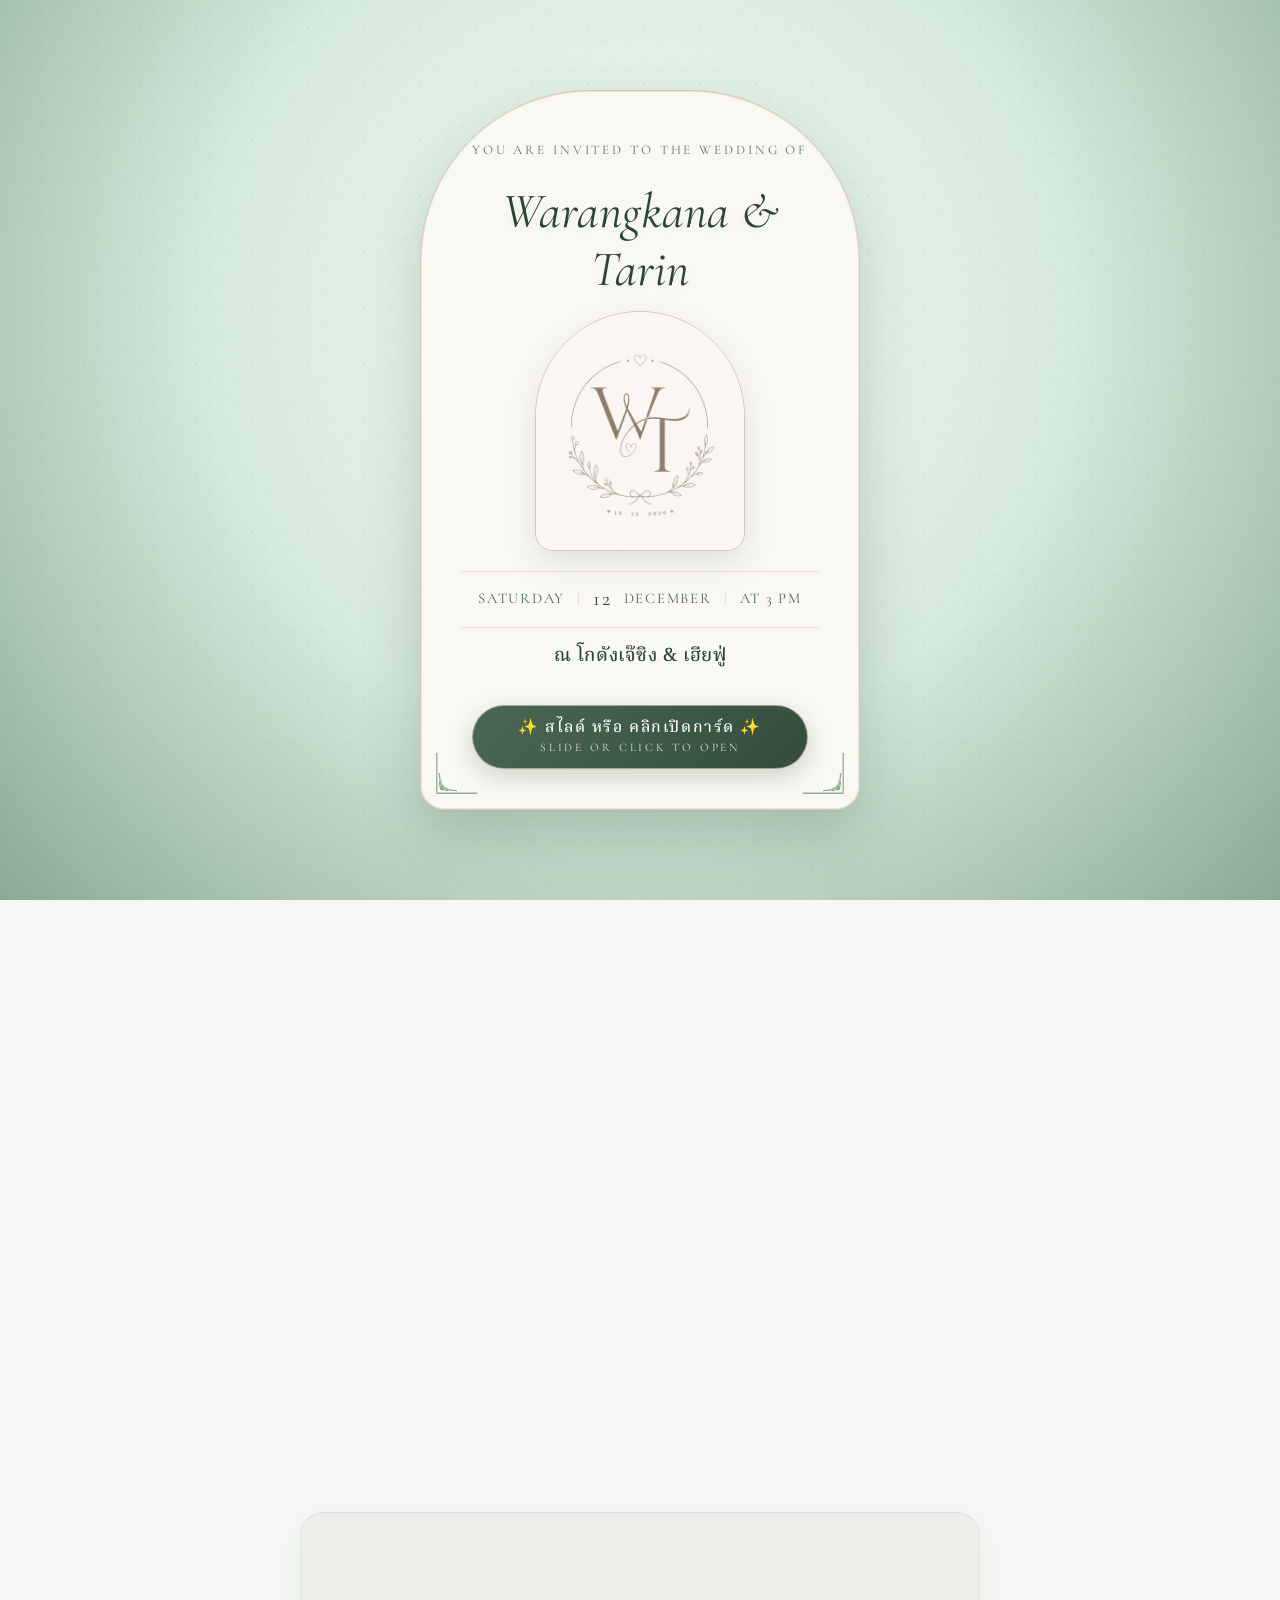
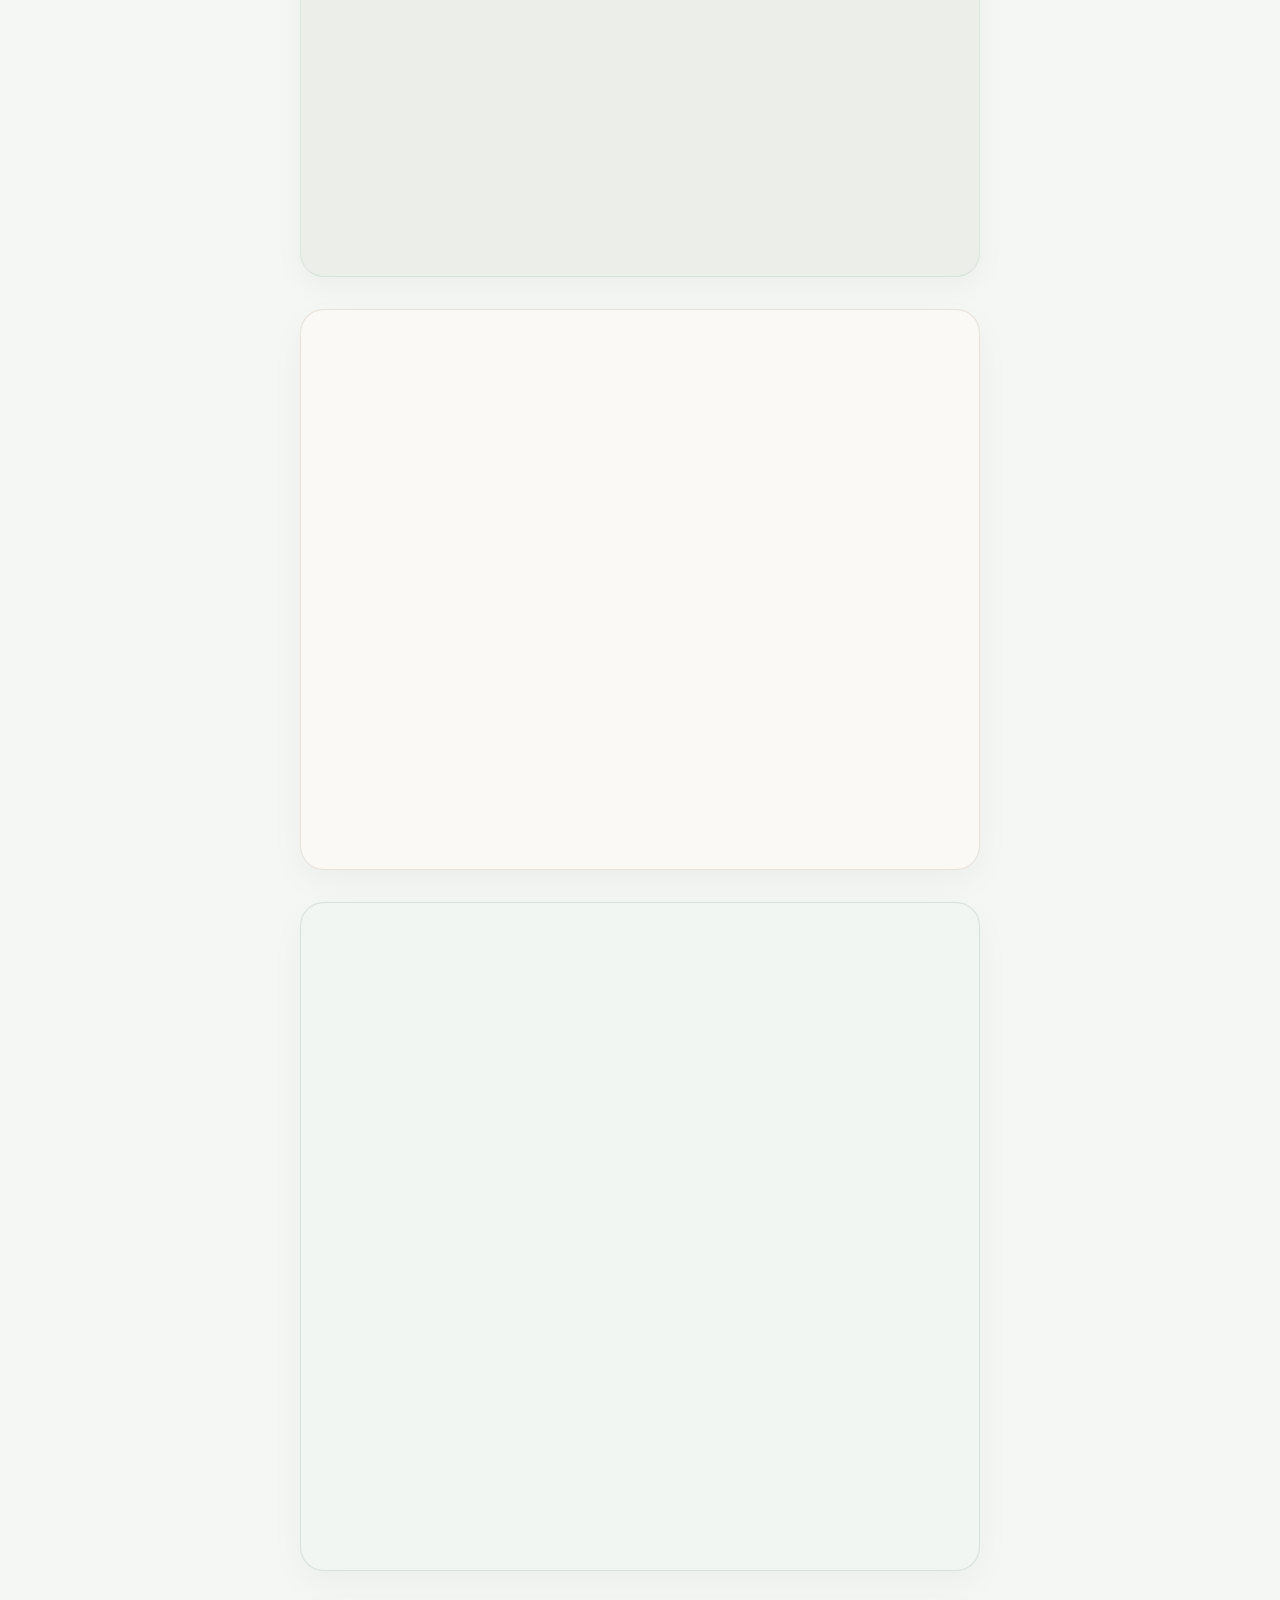
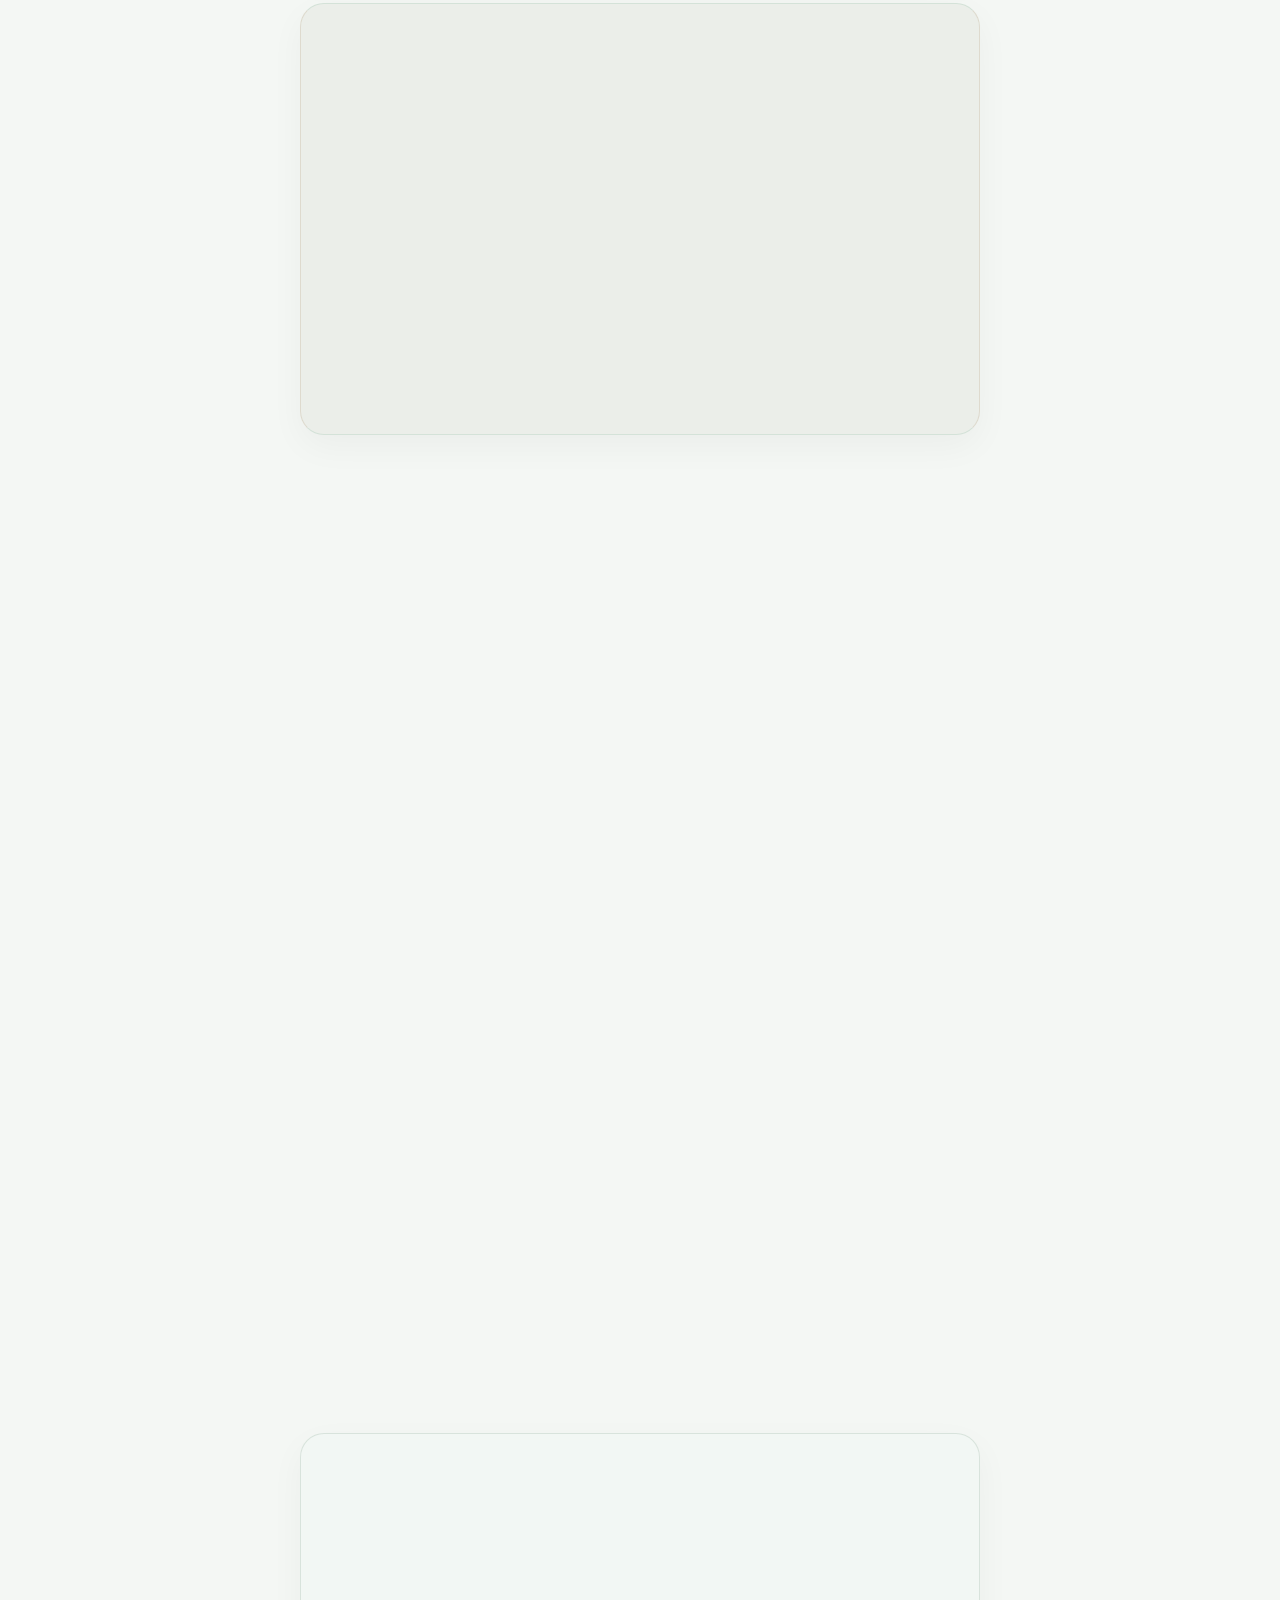
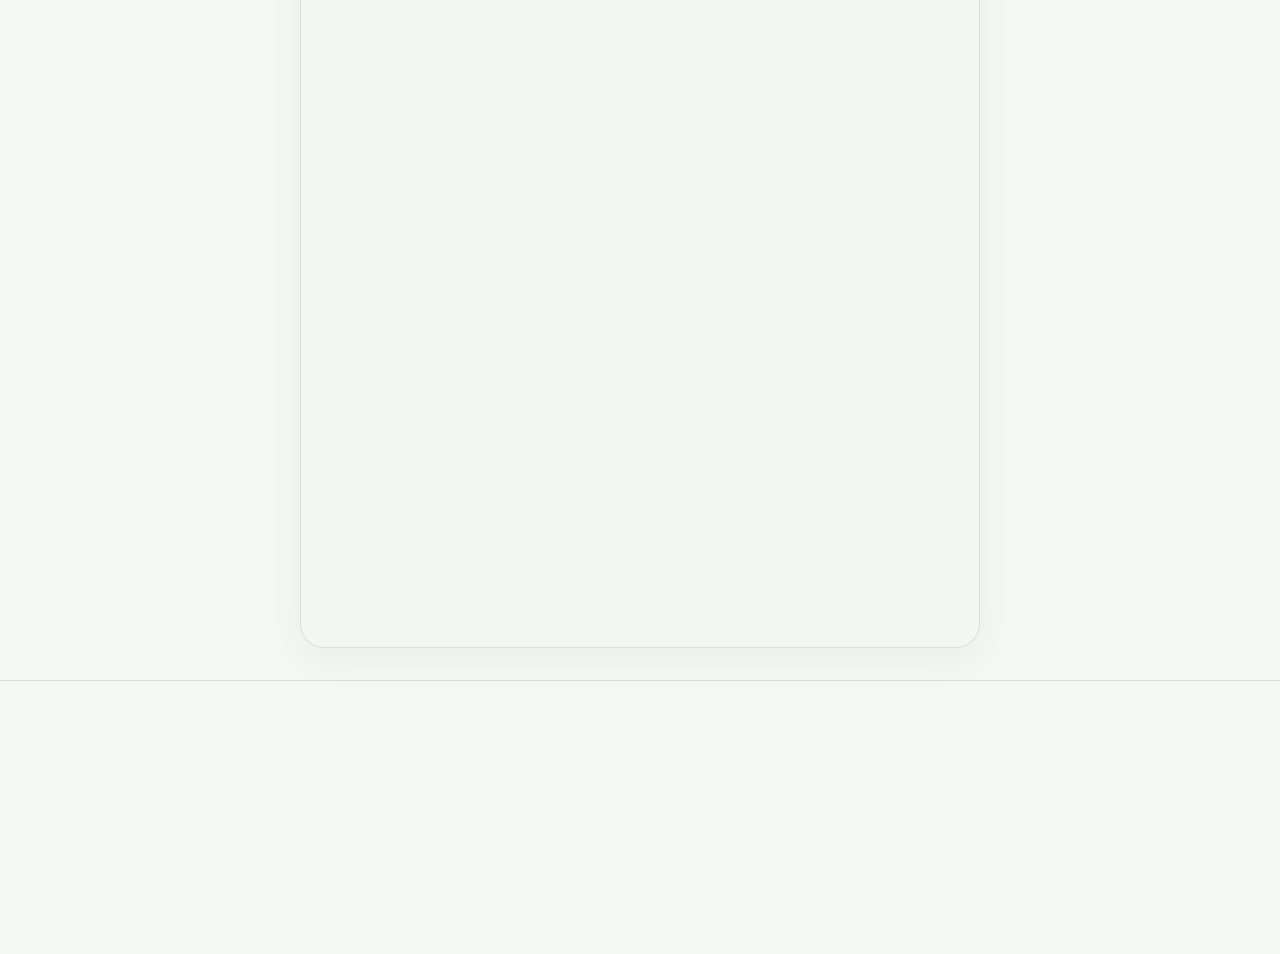
==== commit 71ce08f5: "Add files via upload" ====
--- a/index.html
+++ b/index.html
@@ -21,8 +21,9 @@
     <script src="https://www.youtube.com/iframe_api"></script>
 </head>
 <body>
-    <!-- Preloaded Cat Meow Sound Effect 🐱🔊 -->
+    <!-- Audio Elements (Cat Meow & Background Music) 🐱🔊🎵 -->
     <audio id="meow-sound" src="meow.mp3" preload="auto"></audio>
+    <audio id="bg-music" src="music.mp3" loop preload="auto"></audio>
     
     <div id="ytmusic" style="position:fixed; top:-9999px; left:-9999px; width:1px; height:1px; opacity:0; pointer-events:none;"></div>
 
--- a/style.css
+++ b/style.css
@@ -1303,12 +1303,12 @@
 }
 
 .qr-frame {
-    background: #ffffff;
-    padding: 12px;
-    border-radius: 12px;
+    background: transparent;
+    padding: 0;
+    border-radius: 0;
     display: inline-block;
-    box-shadow: var(--shadow-soft);
-    border: 1px solid var(--border);
+    box-shadow: none;
+    border: none;
     margin-bottom: .8rem;
     max-width: 280px;
 }
@@ -1318,6 +1318,10 @@
     max-width: 250px;
     height: auto;
     border-radius: 8px;
+    border: none;
+    padding: 0;
+    box-shadow: 0 4px 15px rgba(0,0,0,0.08);
+}
     display: block;
     margin: 0 auto;
 }
